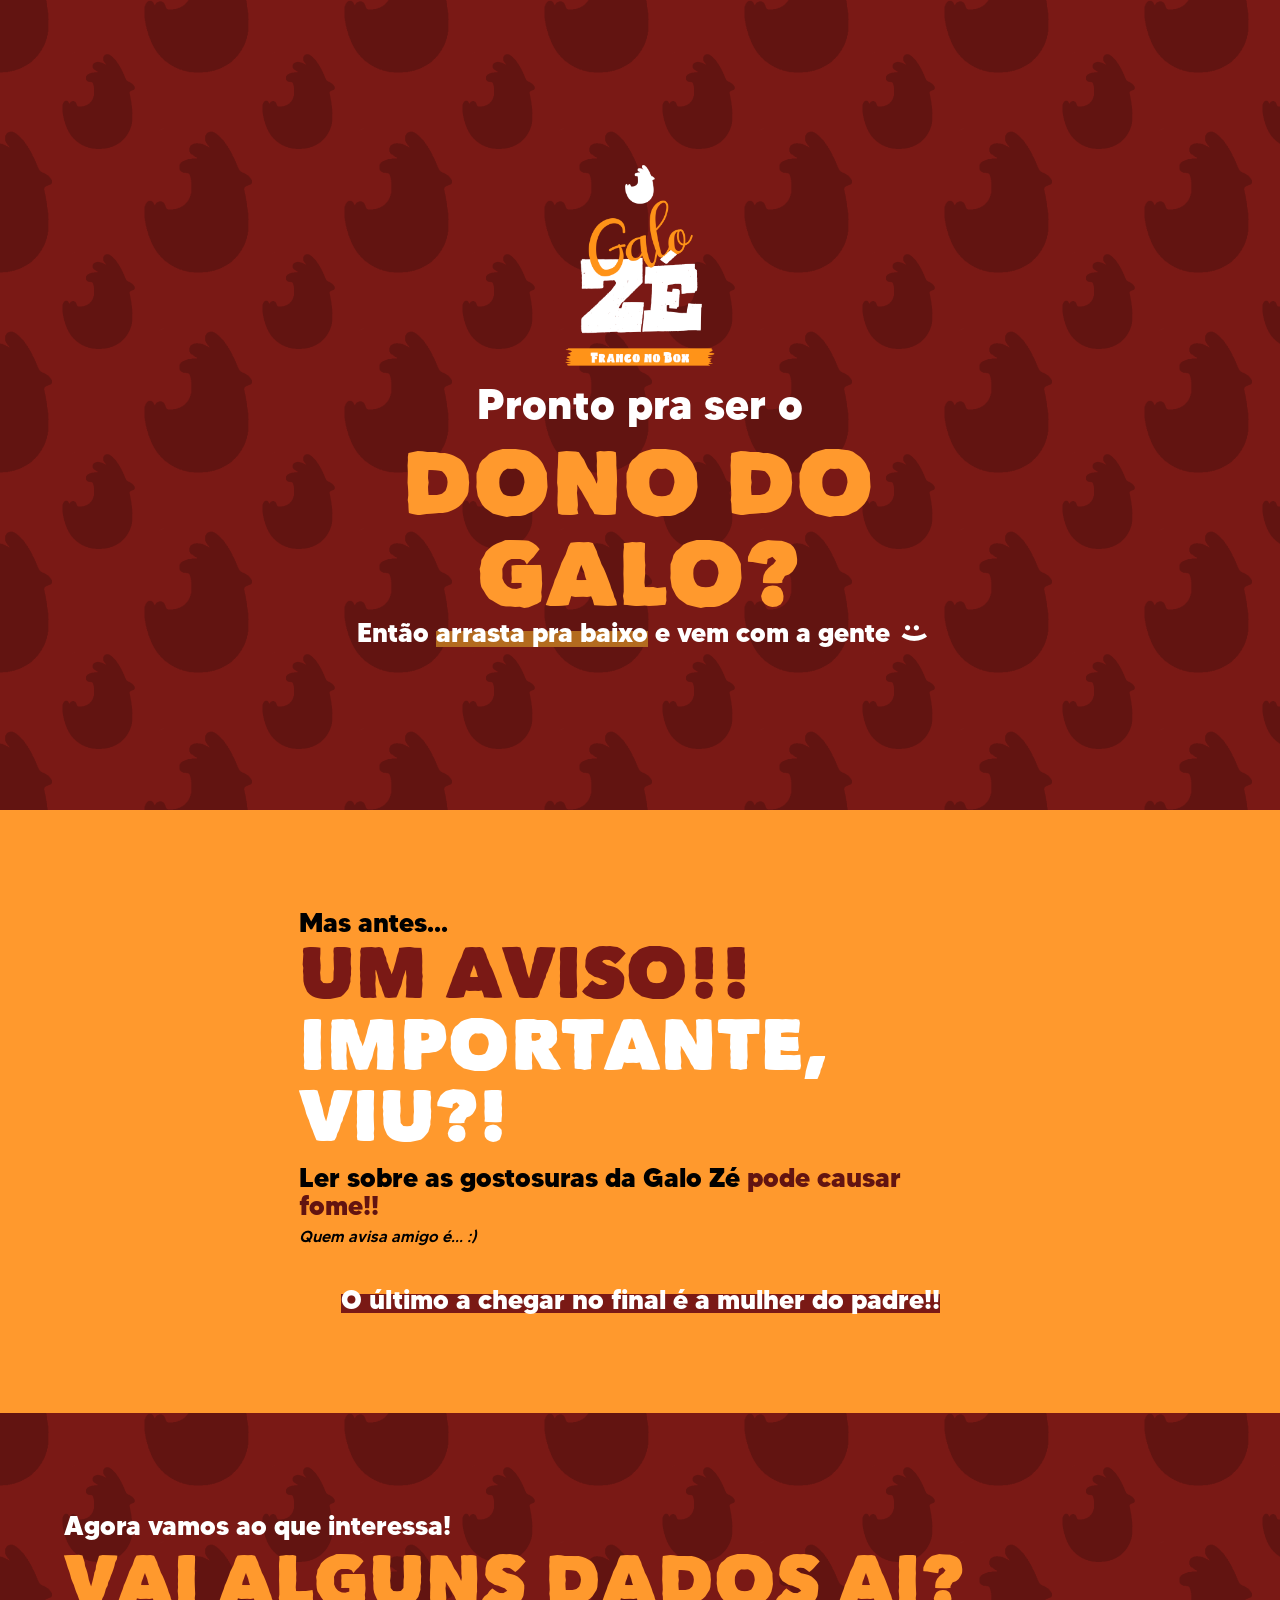
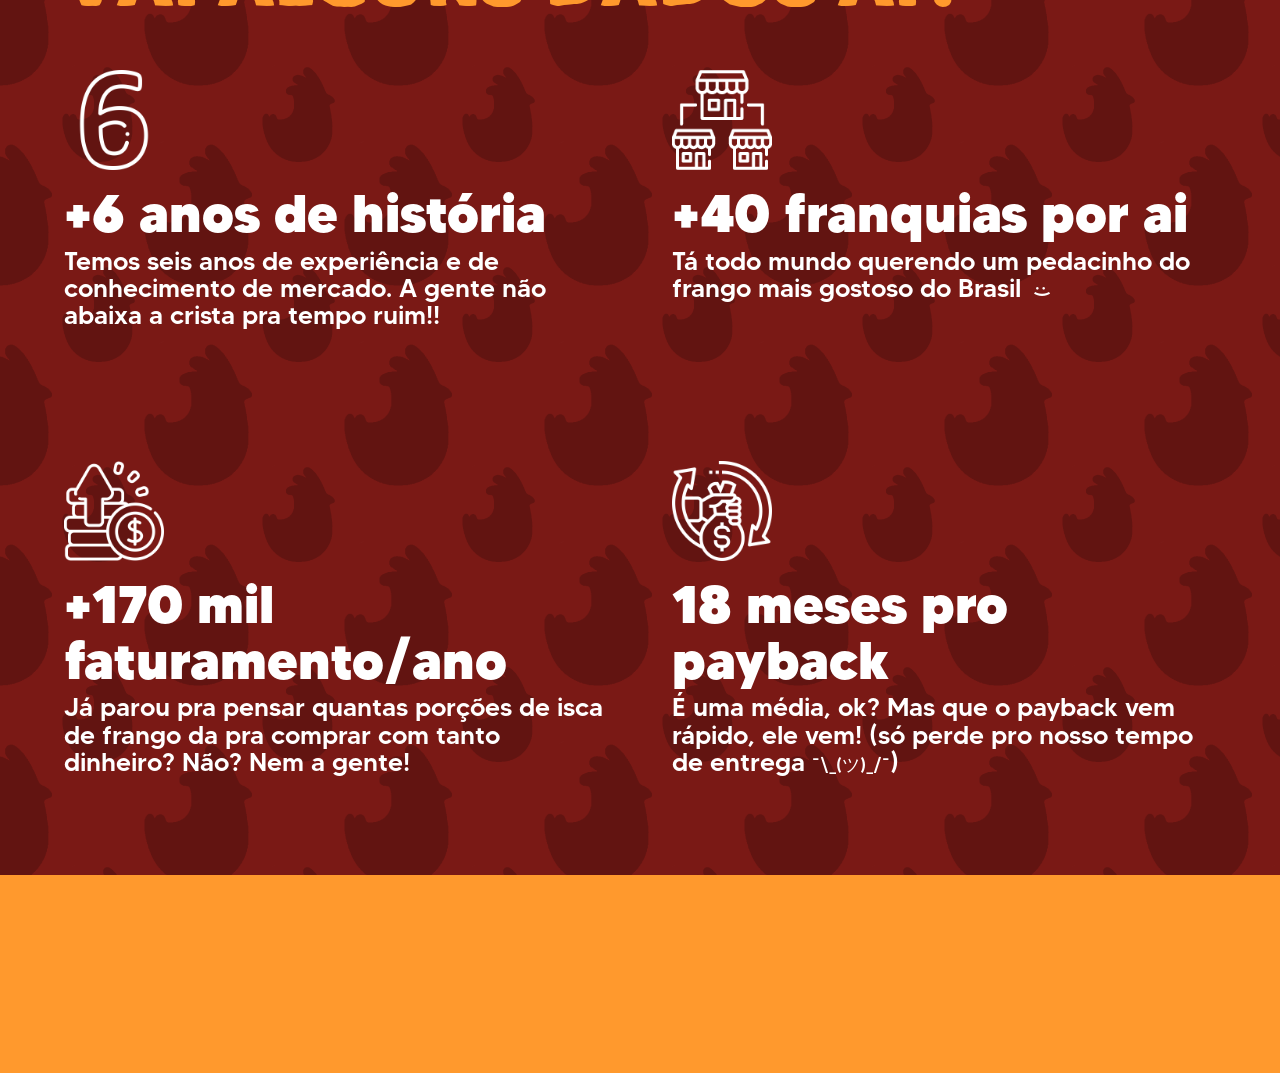
==== index.html @ 33cfd28e "first commit" ====
<!DOCTYPE html>
<html lang="pt-br">
  <head>
    <meta charset="UTF-8" />
    <meta http-equiv="X-UA-Compatible" content="IE=edge" />
    <meta name="viewport" content="width=device-width, initial-scale=1.0" />
    <!-- favicon -->
    <link rel="shortcut icon" href="./favicon.ico" type="image/x-icon" />

    <!-- url -->
    <link rel="canonical" href="http://..." />
    <meta property="og:url" content="http://..." />
    <meta name="twitter:url" content="http://..." />

    <!-- title -->
    <meta property="og:title" content="Title" />

    <!-- description -->
    <meta name="description" content="..." />
    <meta property="og:description" content="..." />
    <meta name="twitter:description" content="..." />

    <!-- image -->
    <meta property="og:image" content="http://..." />
    <meta name="twitter:image" content="http://..." />

    <!-- misc -->
    <meta property="og:locale" content="pt_BR" />
    <meta name="theme-color" content="#a52a2a" />

    <!-- Fonts -->
    <link
      rel="preload"
      href="public/fonts/Matiz.ttf"
      as="font"
      type="font/ttf"
      crossorigin
    />
    <link
      rel="preload"
      href="public/fonts/Thin.otf"
      as="font"
      type="font/otf"
      crossorigin
    />
    <link
      rel="preload"
      href="public/fonts/ThinOutline.otf"
      as="font"
      type="font/otf"
      crossorigin
    />
    <link
      rel="preload"
      href="public/fonts/Black.otf"
      as="font"
      type="font/otf"
      crossorigin
    />
    <link
      rel="preload"
      href="public/fonts/BlackOutline.otf"
      as="font"
      type="font/otf"
      crossorigin
    />
    <link
      rel="preload"
      href="public/fonts/Bold.otf"
      as="font"
      type="font/otf"
      crossorigin
    />
    <link
      rel="preload"
      href="public/fonts/BoldOutline.otf"
      as="font"
      type="font/otf"
      crossorigin
    />
    <link
      rel="preload"
      href="public/fonts/ExtraBold.otf"
      as="font"
      type="font/otf"
      crossorigin
    />
    <link
      rel="preload"
      href="public/fonts/ExtraBoldOutline.otf"
      as="font"
      type="font/otf"
      crossorigin
    />
    <link
      rel="preload"
      href="public/fonts/Light.otf"
      as="font"
      type="font/otf"
      crossorigin
    />
    <link
      rel="preload"
      href="public/fonts/LightOutline.otf"
      as="font"
      type="font/otf"
      crossorigin
    />
    <link
      rel="preload"
      href="public/fonts/Medium.otf"
      as="font"
      type="font/otf"
      crossorigin
    />
    <link
      rel="preload"
      href="public/fonts/MediumOutline.otf"
      as="font"
      type="font/otf"
      crossorigin
    />
    <link
      rel="preload"
      href="public/fonts/RegularOutline.otf"
      as="font"
      type="font/otf"
      crossorigin
    />
    <link
      rel="preload"
      href="public/fonts/Regular.otf"
      as="font"
      type="font/otf"
      crossorigin
    />

    <link rel="stylesheet" href="style.css" />
    <title>Document</title>
  </head>
  <body>
    <section class="section-hero">
      <div class="section-center">
        <img src="./public/images/logo-final-laranja.png" alt="" />
        <p class="above-title">Pronto pra ser o</p>
        <h1>DONO <span>DO GALO?</span></h1>

        <p class="below-title">
          Então <span class="underline-main">arrasta pra baixo</span> e vem com
          a gente
          <span class="smile">:)</span>
        </p>
      </div>
    </section>

    <section class="section-warning">
      <div class="section-center">
        <p class="above-title">Mas antes...</p>
        <h2>UM AVISO!! <br /><span>IMPORTANTE, VIU?!</span></h2>

        <p class="text">
          Ler sobre as gostosuras da Galo Zé
          <span>pode causar fome!!</span>
        </p>
        <p class="text--sublime">Quem avisa amigo é... :)</p>

        <div class="center">
          <p class="underline-accent">
            O último a chegar no final é a mulher do padre!!
          </p>
        </div>
      </div>
    </section>

    <section class="section-numbers">
      <div class="section-center">
        <p class="above-title">Agora vamos ao que interessa!</p>
        <h2>VAI ALGUNS DADOS AI?</h2>

        <div class="cards">
          <!-- start of item -->
          <div class="cards__card">
            <img src="./public/images/6.png" alt="" width="100" height="100" />
            <div class="cards__card__text">
              <p class="title">+6 anos de história</p>
              <p class="text">
                Temos seis anos de experiência e de conhecimento de mercado. A
                gente não abaixa a crista pra tempo ruim!!
              </p>
            </div>
          </div>
          <!-- end of item -->
          <!-- start of item -->
          <div class="cards__card">
            <img
              src="./public/images/franchise.png"
              alt=""
              width="100"
              height="100"
            />
            <div class="cards__card__text">
              <p class="title">+40 <span> franquias por ai</span></p>
              <p class="text">
                Tá todo mundo querendo um pedacinho do frango mais gostoso do
                Brasil <span class="smile">:)</span>
              </p>
            </div>
          </div>
          <!-- end of item -->
          <!-- start of item -->
          <div class="cards__card">
            <img
              src="./public/images/profits.png"
              alt=""
              width="100"
              height="100"
            />
            <div class="cards__card__text">
              <p class="title">+170 <span> mil faturamento/ano</span></p>
              <p class="text">
                Já parou pra pensar quantas porções de isca de frango da pra
                comprar com tanto dinheiro? Não? Nem a gente!
              </p>
            </div>
          </div>
          <!-- end of item -->
          <!-- start of item -->
          <div class="cards__card">
            <img
              src="./public/images/transaction.png"
              alt=""
              width="100"
              height="100"
            />
            <div class="cards__card__text">
              <p class="title">18 <span> meses pro payback</span></p>
              <p class="text">
                É uma média, ok? Mas que o payback vem rápido, ele vem! (só
                perde pro nosso tempo de entrega <span>¯\_(ツ)_/¯</span>)
              </p>
            </div>
          </div>
          <!-- end of item -->
        </div>
      </div>
    </section>

    <!-- SECTION FRANCHISES -->
    <section class="section-franchises">
      <div class="section-center"></div>
    </section>

    <!-- SECTION KNOW-HOW -->
  </body>
</html>
---- style.css ----
/* Box sizing rules */
*,
*::before,
*::after {
  box-sizing: border-box;
  padding: 0;
  margin: 0;
}

@font-face {
  font-family: "MADE TOMMY Outline";
  src: url("public/fonts/Black.otf") format("opentype");
  font-weight: 900;
  font-style: normal;
  font-display: swap;
}
@font-face {
  font-family: "MADE TOMMY Outline";
  src: url("public/fonts/ThinOutline.otf") format("opentype");
  font-weight: 100;
  font-style: normal;
  font-display: swap;
}
@font-face {
  font-family: "MADE TOMMY";
  src: url("public/fonts/Thin.otf") format("opentype");
  font-weight: 100;
  font-style: normal;
  font-display: swap;
}
@font-face {
  font-family: "MADE TOMMY";
  src: url("public/fonts/Light.otf") format("opentype");
  font-weight: 300;
  font-style: normal;
  font-display: swap;
}
@font-face {
  font-family: "MADE TOMMY";
  src: url("public/fonts/Regular.otf") format("opentype");
  font-weight: normal;
  font-style: normal;
  font-display: swap;
}
@font-face {
  font-family: "MADE TOMMY";
  src: url("public/fonts/Medium.otf") format("opentype");
  font-weight: 500;
  font-style: normal;
  font-display: swap;
}
@font-face {
  font-family: "MADE TOMMY";
  src: url("public/fonts/Bold.otf") format("opentype");
  font-weight: bold;
  font-style: normal;
  font-display: swap;
}
@font-face {
  font-family: "MADE TOMMY";
  src: url("public/fonts/ExtraBold.otf") format("opentype");
  font-weight: bold;
  font-style: normal;
  font-display: swap;
}
@font-face {
  font-family: "MADE TOMMY";
  src: url("public/fonts/Black.otf") format("opentype");
  font-weight: 900;
  font-style: normal;
  font-display: swap;
}
@font-face {
  font-family: "MADE TOMMY Outline";
  src: url("public/fonts/LightOutline.otf") format("opentype");
  font-weight: 300;
  font-style: normal;
  font-display: swap;
}
@font-face {
  font-family: "MADE TOMMY Outline";
  src: url("public/fonts/RegularOutline.otf") format("opentype");
  font-weight: normal;
  font-style: normal;
  font-display: swap;
}
@font-face {
  font-family: "MADE TOMMY Outline";
  src: url("public/fonts/MediumOutline.otf") format("opentype");
  font-weight: 500;
  font-style: normal;
  font-display: swap;
}
@font-face {
  font-family: "MADE TOMMY Outline";
  src: url("public/fonts/BoldOutline.otf") format("opentype");
  font-weight: bold;
  font-style: normal;
  font-display: swap;
}
@font-face {
  font-family: "MADE TOMMY Outline";
  src: url("public/fonts/ExtraBoldOutline.otf") format("opentype");
  font-weight: bold;
  font-style: normal;
  font-display: swap;
}
@font-face {
  font-family: "Matiz";
  src: url("public/fonts/Matiz.ttf") format("truetype");
  font-weight: 900;
  font-style: normal;
  font-display: swap;
}
:root {
  --ff-body: "MADE TOMMY";
  --ff-title: "Matiz";
  --clr-accent: #7a1915;
  --clr-main: #ff992d;
  --clr-black: #252525;
  --clr-white: #fff;
  /* Constants for Base font size (fluid) */
  --fs-base: 16px;
  --fs-factor-min: 1.2;
  --fs-factor-max: 1.666;
  --sp-factor: 1rem;
  --lh-min: 1;
  --lh-max: 1.5;
  /* Derived font sizes (min)*/
  --fs-400-min: var(--fs-base);
  --fs-500-min: calc(var(--fs-400-min) * var(--fs-factor-min));
  --fs-600-min: calc(var(--fs-500-min) * var(--fs-factor-min));
  --fs-700-min: calc(var(--fs-600-min) * var(--fs-factor-min));
  --fs-800-min: calc(var(--fs-700-min) * var(--fs-factor-min));
  --fs-900-min: calc(var(--fs-800-min) * var(--fs-factor-min));
  --fs-300-min: calc(var(--fs-400-min) / var(--fs-factor-min));
  --fs-200-min: calc(var(--fs-300-min) / var(--fs-factor-min));
  /* Derived font sizes (max)*/
  --fs-400-max: var(--fs-base);
  --fs-500-max: calc(var(--fs-400-max) * var(--fs-factor-max));
  --fs-600-max: calc(var(--fs-500-max) * var(--fs-factor-max));
  --fs-700-max: calc(var(--fs-600-max) * var(--fs-factor-max));
  --fs-800-max: calc(var(--fs-700-max) * var(--fs-factor-max));
  --fs-900-max: calc(var(--fs-800-max) * var(--fs-factor-max));
  --fs-300-max: calc(var(--fs-400-max) / var(--fs-factor-max));
  --fs-200-max: calc(var(--fs-300-max) / var(--fs-factor-max));
  /* Derived font sizes (fluid) */
  --fs-200: clamp(
    var(--fs-200-min),
    var(--fs-200-min) + 4vw,
    var(--fs-200-max)
  );
  --fs-300: clamp(
    var(--fs-300-min),
    var(--fs-300-min) + 2vw,
    var(--fs-300-max)
  );
  --fs-400: clamp(
    var(--fs-400-min),
    var(--fs-400-min) + 0vw,
    var(--fs-400-max)
  );
  --fs-500: clamp(
    var(--fs-500-min),
    var(--fs-500-min) + 1vw,
    var(--fs-500-max)
  );
  --fs-600: clamp(
    var(--fs-600-min),
    var(--fs-600-min) + 1.5vw,
    var(--fs-600-max)
  );
  --fs-700: clamp(
    var(--fs-700-min),
    var(--fs-700-min) + 2vw,
    var(--fs-700-max)
  );
  --fs-800: clamp(
    var(--fs-800-min),
    var(--fs-800-min) + 3vw,
    var(--fs-800-max)
  );
  --fs-900: clamp(
    var(--fs-900-min),
    var(--fs-900-min) + 4vw,
    var(--fs-900-max)
  );
  /* Derived spacings */
  --sp-200: calc(var(--sp-factor) * 0.5);
  --sp-300: calc(var(--sp-factor) * 0.75);
  --sp-400: calc(var(--sp-factor) * 1);
  --sp-500: calc(var(--sp-factor) * 2);
  --sp-600: calc(var(--sp-factor) * 3);
  --sp-700: calc(var(--sp-factor) * 4);
  --sp-800: calc(var(--sp-factor) * 5);
  --sp-900: calc(var(--sp-factor) * 6);
}

/* Setting font sizes */
p,
form,
nav,
footer,
header {
  font-size: var(--fs-400);
  line-height: var(--lh-max);
}

* > * + p {
  margin-top: var(--sp-400);
}

h5 {
  font-size: var(--fs-500);
  line-height: var(--lh-max);
}

h4 {
  font-size: var(--fs-600);
  line-height: var(--lh-max);
}

h3 {
  font-size: var(--fs-700);
  line-height: var(--lh-min);
}

h2 {
  font-size: var(--fs-800);
  line-height: var(--lh-min);
}

h1 {
  font-size: var(--fs-900);
  line-height: var(--lh-min);
}

/* Remove default margin */
body,
h1,
h2,
h3,
h4,
p,
figure,
blockquote,
dl,
dd {
  margin: 0;
}

body {
  font-family: var(--ff-body);
  font-weight: bold;
}

h1,
h2,
h3,
h4,
h5,
h6 {
  font-family: var(--ff-title);
  line-height: 1;
}

p {
  line-height: 1.05;
}

section {
  position: relative;
  display: grid;
  place-content: center;
  padding: 11vh 0;
}

/* Remove list styles on ul, ol elements with a list role, which suggests default styling will be removed */
ul[role=list],
ol[role=list] {
  list-style: none;
}

/* Set core root defaults */
html:focus-within {
  scroll-behavior: smooth;
}

/* Set core body defaults */
body {
  min-height: 100vh;
  text-rendering: optimizeSpeed;
  line-height: 1.5;
}

/* A elements that don't have a class get default styles */
a:not([class]) {
  text-decoration-skip-ink: auto;
}

/* Make images easier to work with */
img,
picture {
  display: block;
  max-width: 100%;
}

/* Inherit fonts for inputs and buttons */
input,
button,
textarea,
select {
  font: inherit;
}

/* Remove all animations, transitions and smooth scroll for people that prefer not to see them */
@media (prefers-reduced-motion: reduce) {
  html:focus-within {
    scroll-behavior: auto;
  }

  *,
*::before,
*::after {
    transition-duration: 0.01ms !important;
    animation-duration: 0.01ms !important;
    animation-iteration-count: 1 !important;
    scroll-behavior: auto !important;
  }
}
.smile {
  display: inline-block;
  transform: rotateZ(90deg);
  margin-left: 0.5rem;
}

.section-center {
  width: 90%;
  max-width: 1400px;
  margin: 0 auto;
}

.center {
  display: flex;
  justify-content: center;
}

.underline-main {
  background-image: linear-gradient(120deg, #b36b1f 0%, #b36b1f 100%);
  background-repeat: no-repeat;
  background-size: 100% 0.6em;
  background-position: 0 88%;
  transition: background-size 0.125s ease-in;
}

.underline-accent {
  background-image: linear-gradient(120deg, var(--clr-accent) 0%, var(--clr-accent) 100%);
  background-repeat: no-repeat;
  background-size: 100% 68%;
  background-position: 0 88%;
  transition: background-size 0.125s ease-in;
}

.underline-main:hover,
.underline-accent:hover {
  background-size: 140% 98%;
}

.cards {
  display: grid;
  grid-template-columns: repeat(auto-fit, minmax(12rem, 1fr));
  gap: 4rem;
  justify-items: center;
}

.cards--numbers {
  grid-template-columns: repeat(auto-fit, minmax(14rem, 1fr));
  gap: 1rem;
}

.cards__card {
  display: grid;
  grid-template-rows: 7rem 1fr;
  gap: 1rem;
  align-content: flex-start;
  justify-items: center;
}
.cards__card .title {
  font-size: var(--fs-700);
  font-weight: 800;
  margin-bottom: 0.325rem;
}
.cards__card img {
  align-self: flex-end;
  justify-self: flex-start;
  max-width: 300px;
}
.cards__card .cards__card__text {
  font-weight: 500;
}
.cards__card .text {
  font-size: clamp(1.3125rem, 1.1797rem + 0.625vw, 1.625rem);
}
.cards__card .text span {
  font-size: 18px;
}

@media screen and (min-width: 48rem) {
  .cards {
    grid-template-columns: 1fr 1fr;
    grid-template-rows: 1fr 1fr;
  }
}
.section-hero {
  min-height: 90vh;
  color: var(--clr-white);
  background: var(--clr-accent);
  background-image: url(./public/images/pattern-2.png);
  background-size: 200px;
  text-align: center;
}
.section-hero img {
  max-width: 150px;
  margin: 0 auto;
  margin-bottom: 1rem;
}
.section-hero .above-title {
  font-size: var(--fs-600);
  margin-bottom: 0.65rem;
}
.section-hero .below-title {
  font-size: var(--fs-500);
}
.section-hero h1 {
  color: var(--clr-main);
  margin-left: -0.35vw;
}

.section-warning {
  min-height: 40vh;
  background: var(--clr-main);
}
.section-warning .above-title {
  font-size: var(--fs-500);
}
.section-warning h2 {
  color: var(--clr-accent);
}
.section-warning h2 span {
  color: var(--clr-white);
}
.section-warning .text {
  margin-top: 0.75rem;
  font-size: var(--fs-500);
}
.section-warning .text span {
  color: #621411;
}
.section-warning .text--sublime {
  margin-top: 0.5rem;
  font-size: var(--fs-400);
  font-weight: 500;
  font-style: italic;
}
.section-warning .center {
  margin-top: 2.6rem;
}
.section-warning .underline-accent {
  display: inline-block;
  margin: 0 auto;
  font-size: var(--fs-500);
  color: var(--clr-white);
}

.section-numbers {
  min-height: 90vh;
  color: var(--clr-white);
  background: var(--clr-accent);
  background-image: url(./public/images/pattern-2.png);
  background-size: 200px;
}
.section-numbers .above-title {
  font-size: var(--fs-500);
  margin-bottom: 0.325rem;
}
.section-numbers h2 {
  color: var(--clr-main);
  margin-bottom: 2.6rem;
}

.section-franchises {
  background-color: var(--clr-main);
}

/*# sourceMappingURL=style.css.map */
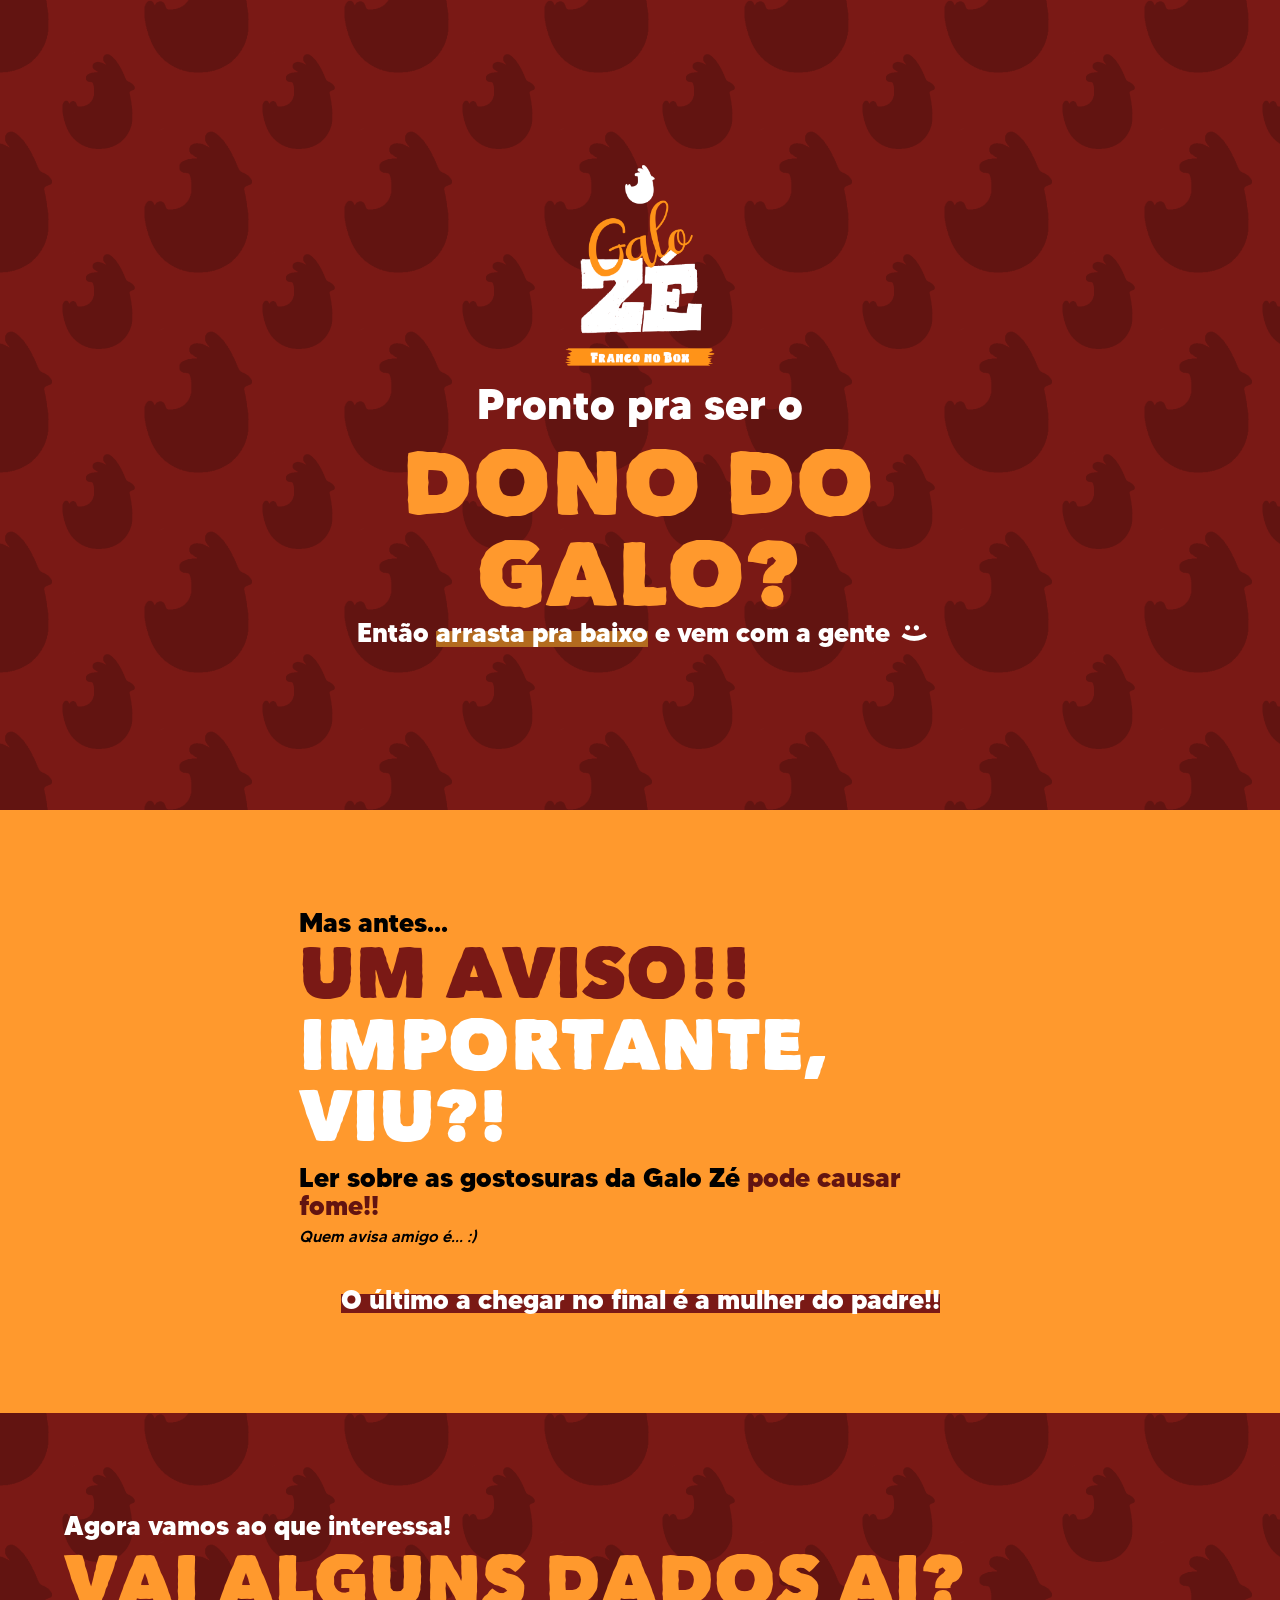
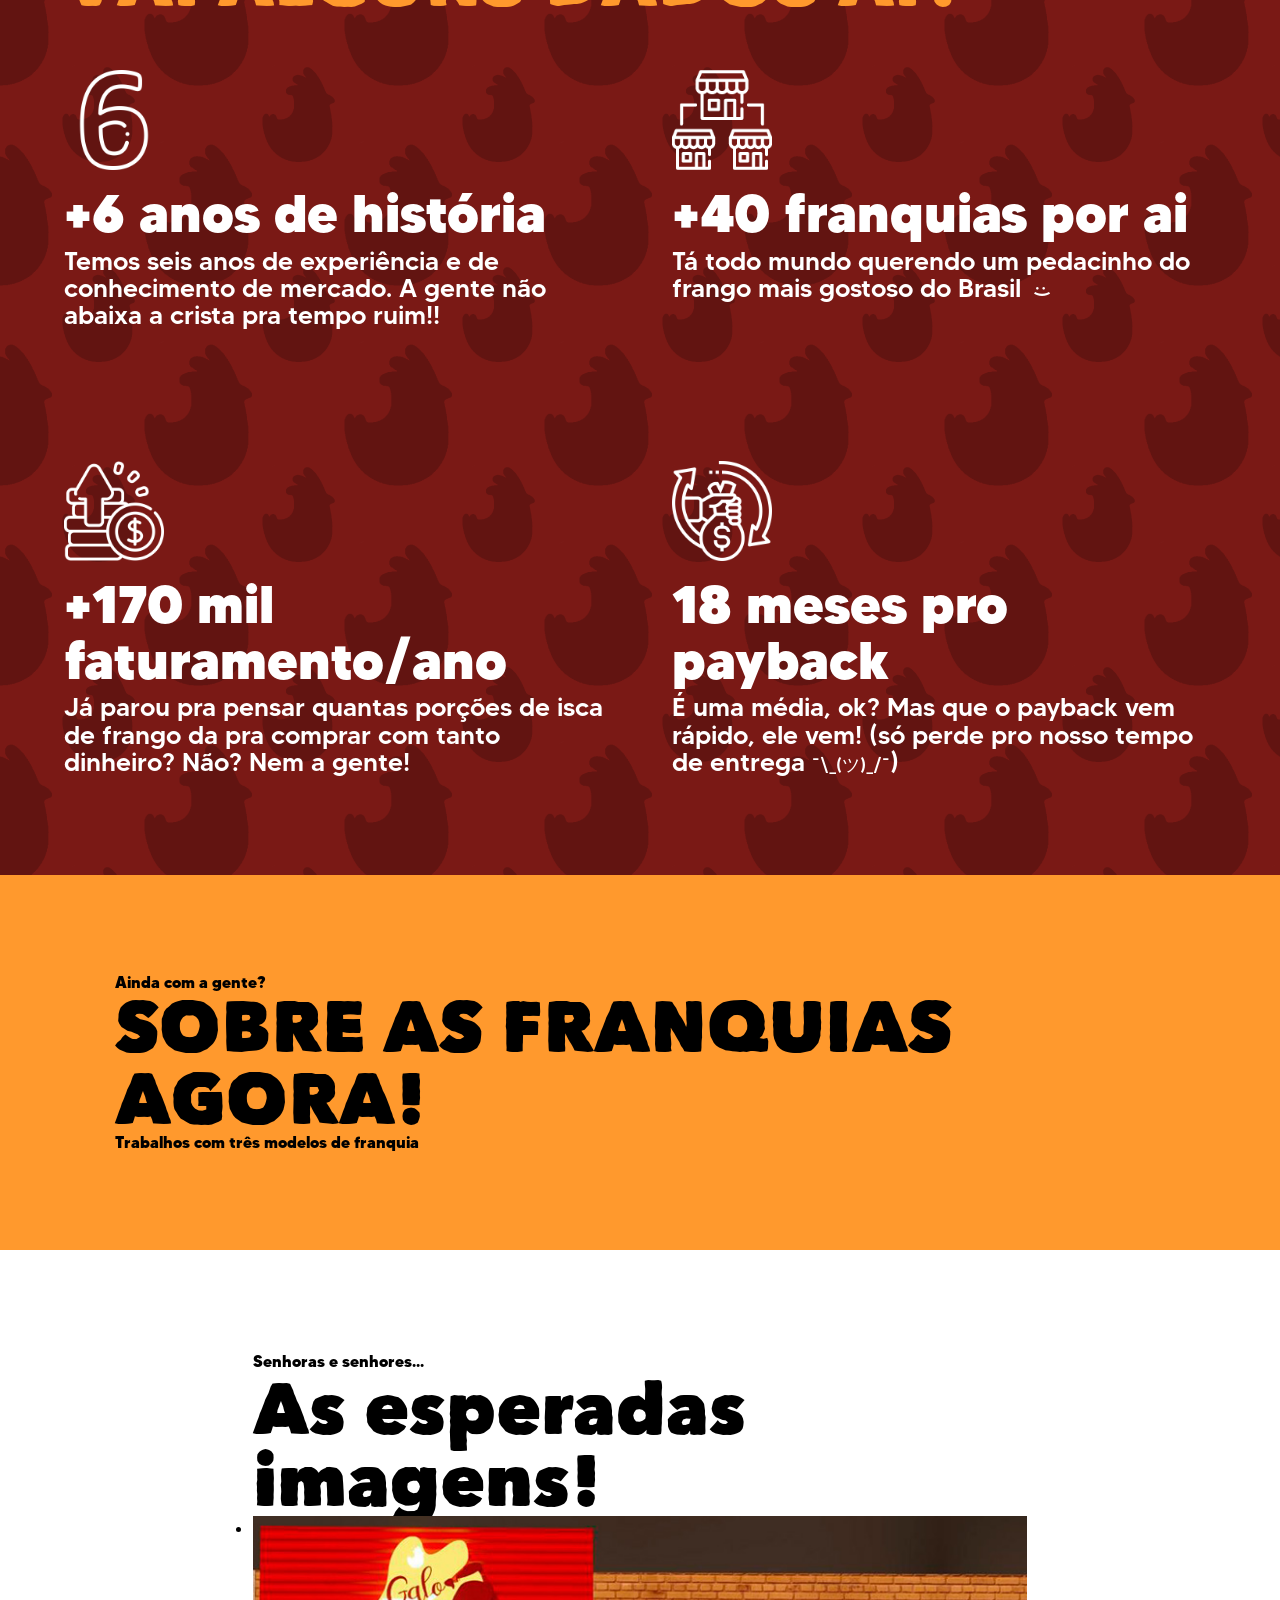
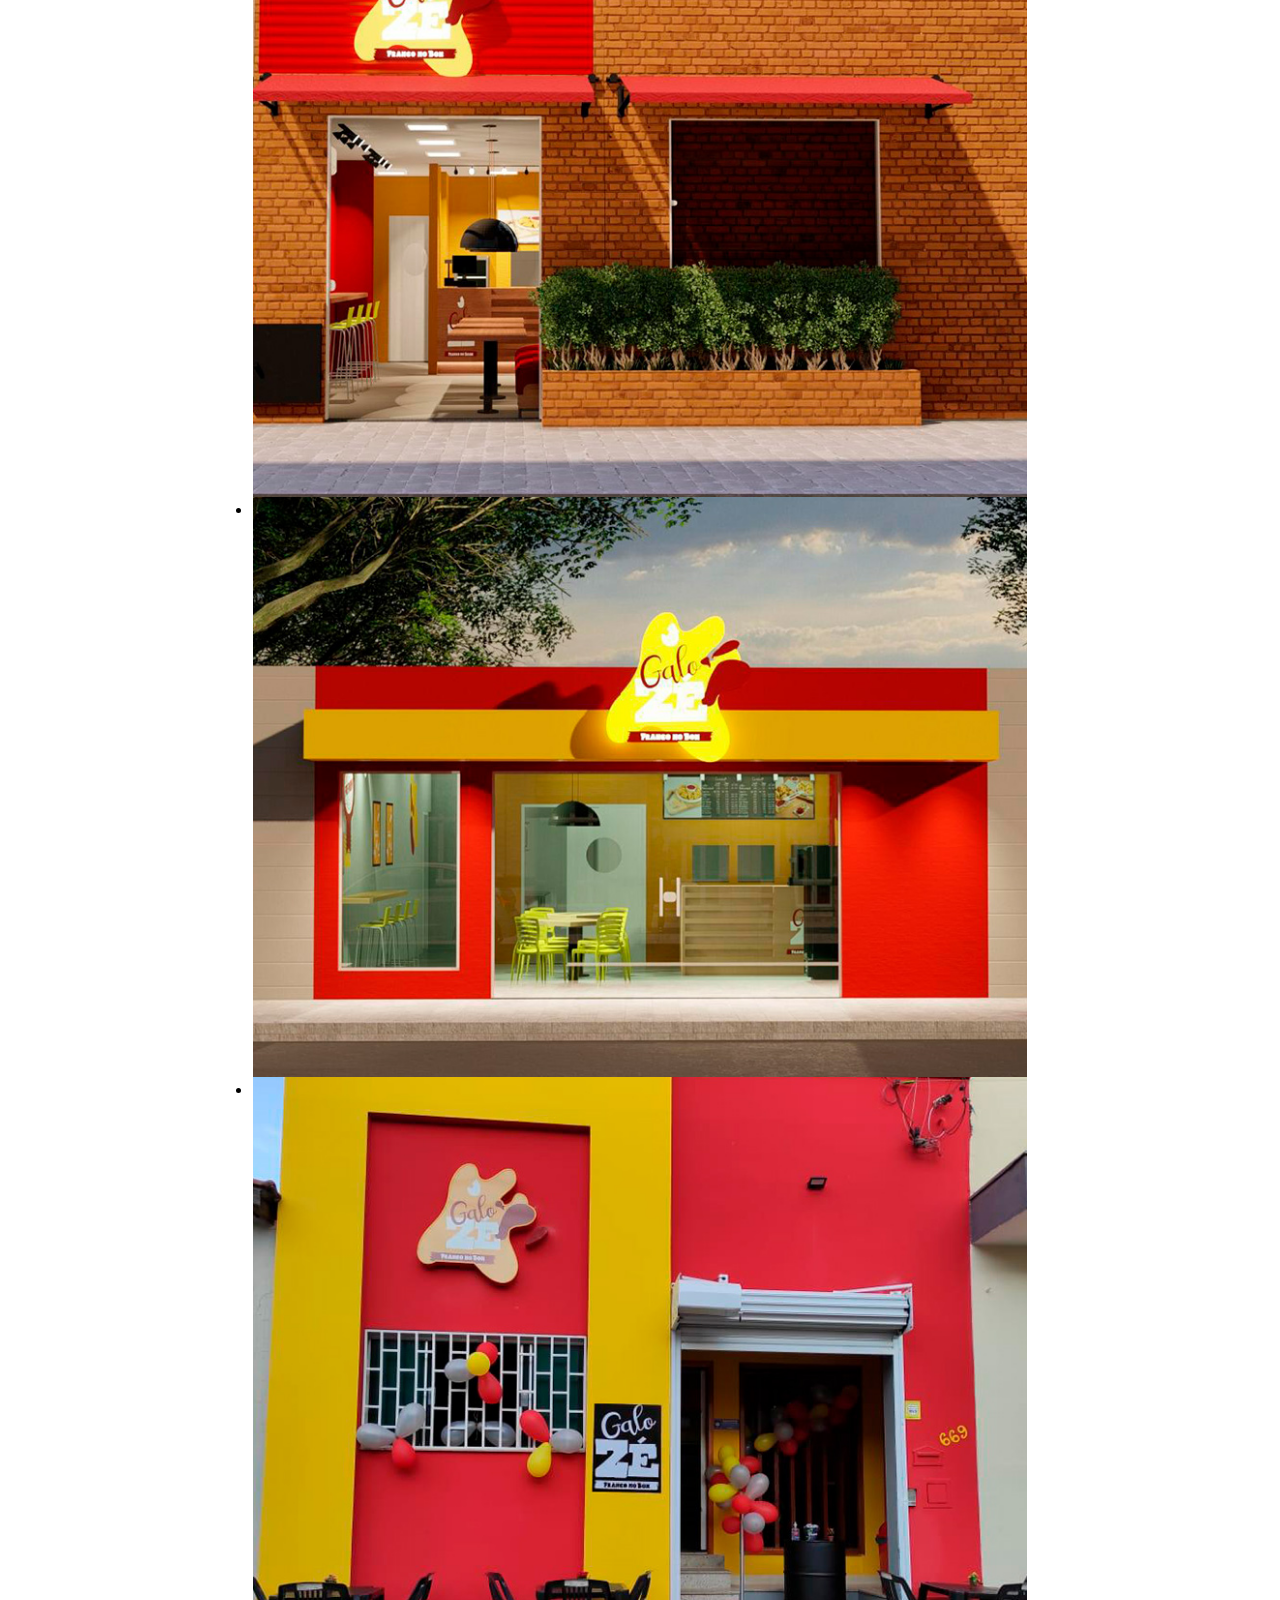
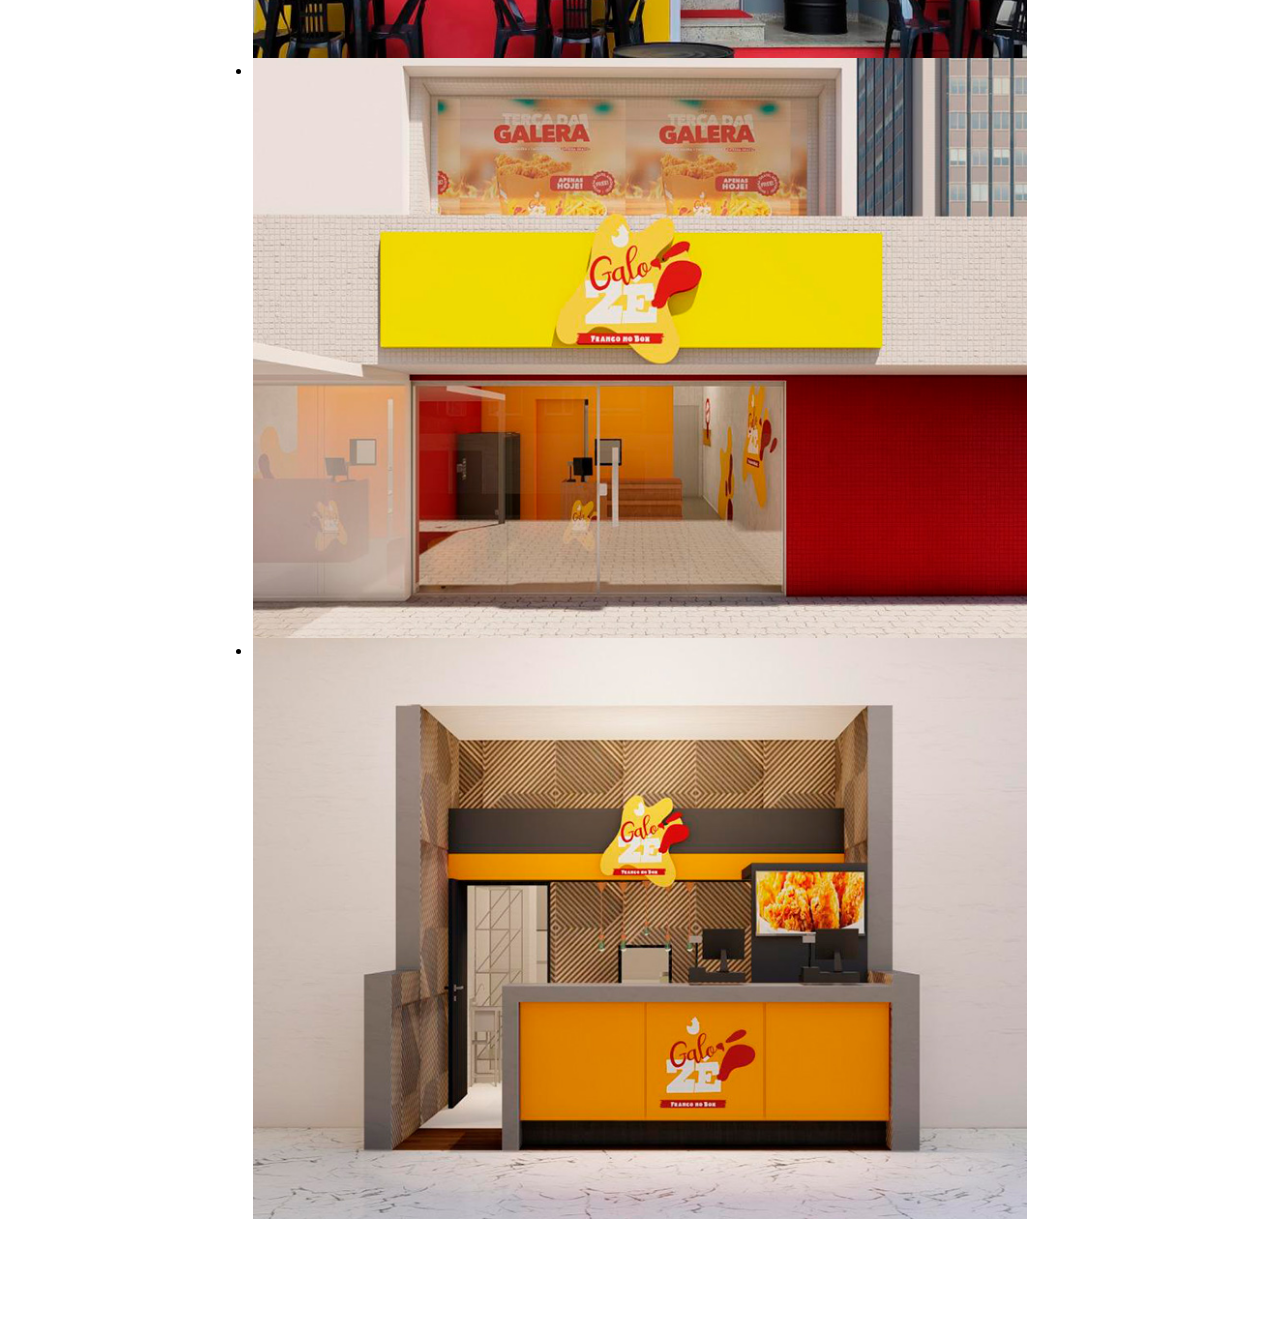
==== commit 0263e406: "added slider" ====
--- a/index.html
+++ b/index.html
@@ -28,6 +28,21 @@
     <meta property="og:locale" content="pt_BR" />
     <meta name="theme-color" content="#a52a2a" />
 
+    <link
+      rel="preload"
+      href="./style.css"
+      as="style"
+      onload="this.onload=null;this.rel='stylesheet'"
+    />
+
+    <!-- Splide lib -->
+    <link
+      rel="preload"
+      href="./libs/splide-3.6.4/splide.min.css"
+      as="style"
+      onload="this.onload=null;this.rel='stylesheet'"
+    />
+
     <!-- Fonts -->
     <link
       rel="preload"
@@ -135,7 +150,6 @@
       crossorigin
     />
 
-    <link rel="stylesheet" href="style.css" />
     <title>Document</title>
   </head>
   <body>
@@ -247,9 +261,48 @@
 
     <!-- SECTION FRANCHISES -->
     <section class="section-franchises">
-      <div class="section-center"></div>
+      <div class="section-center">
+        <p class="above-title">Ainda com a gente?</p>
+        <h2>SOBRE AS FRANQUIAS AGORA!</h2>
+
+        <p>Trabalhos com três modelos de franquia</p>
+        <div class="slide"></div>
+      </div>
+    </section>
+
+    <!-- SECTION GALLERY -->
+    <section class="section-gallery">
+      <div class="section-center">
+        <div class="above-title">Senhoras e senhores...</div>
+        <h2>As esperadas imagens!</h2>
+
+        <div class="splide">
+          <div class="splide__track">
+            <ul class="splide__list">
+              <li class="splide__slide">
+                <img src="./public/images/ft01.jpg" alt="" />
+              </li>
+              <li class="splide__slide">
+                <img src="./public/images/ft02.jpg" alt="" />
+              </li>
+              <li class="splide__slide">
+                <img src="./public/images/ft03.jpg" alt="" />
+              </li>
+              <li class="splide__slide">
+                <img src="./public/images/ft04.jpg" alt="" />
+              </li>
+              <li class="splide__slide">
+                <img src="./public/images/ft05.jpg" alt="" />
+              </li>
+            </ul>
+          </div>
+        </div>
+      </div>
     </section>
 
     <!-- SECTION KNOW-HOW -->
+
+    <script src="./main.js" async></script>
+    <script src="./libs/splide-3.6.4/splide.min.js" defer></script>
   </body>
 </html>
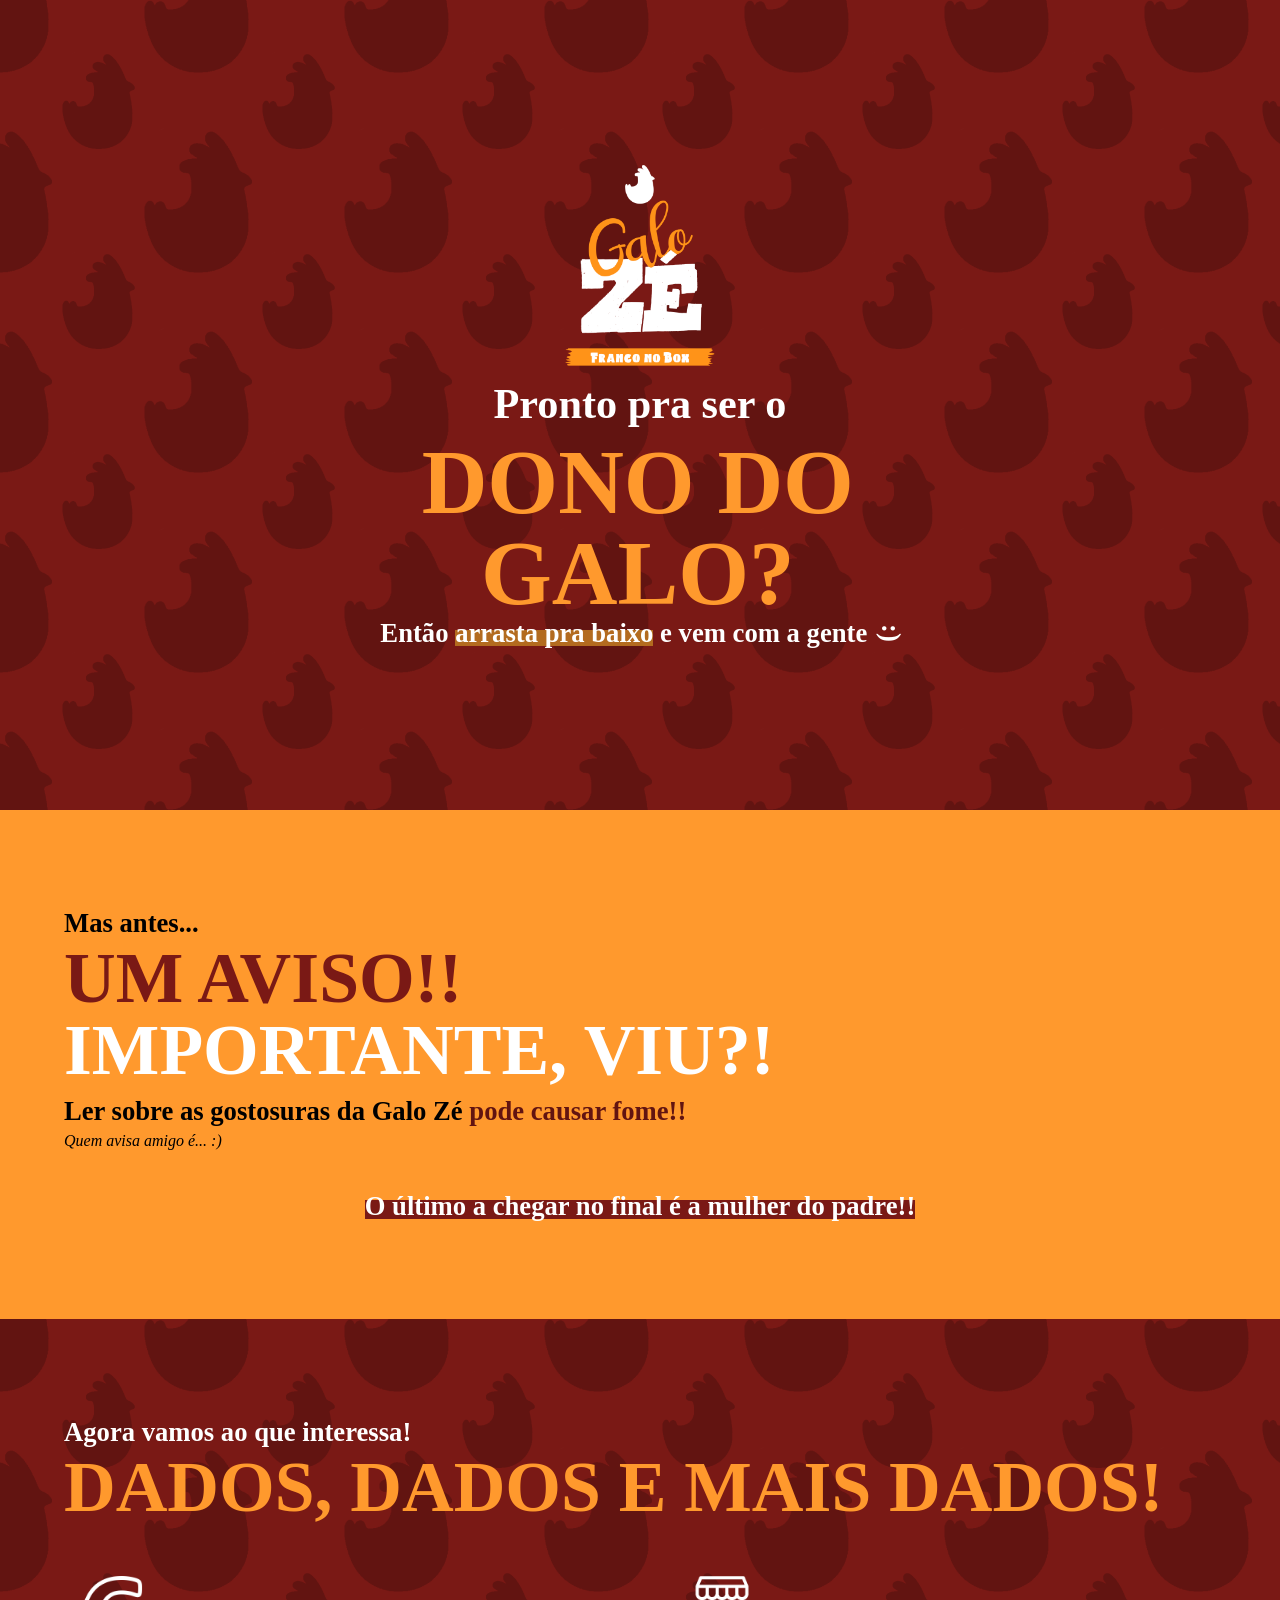
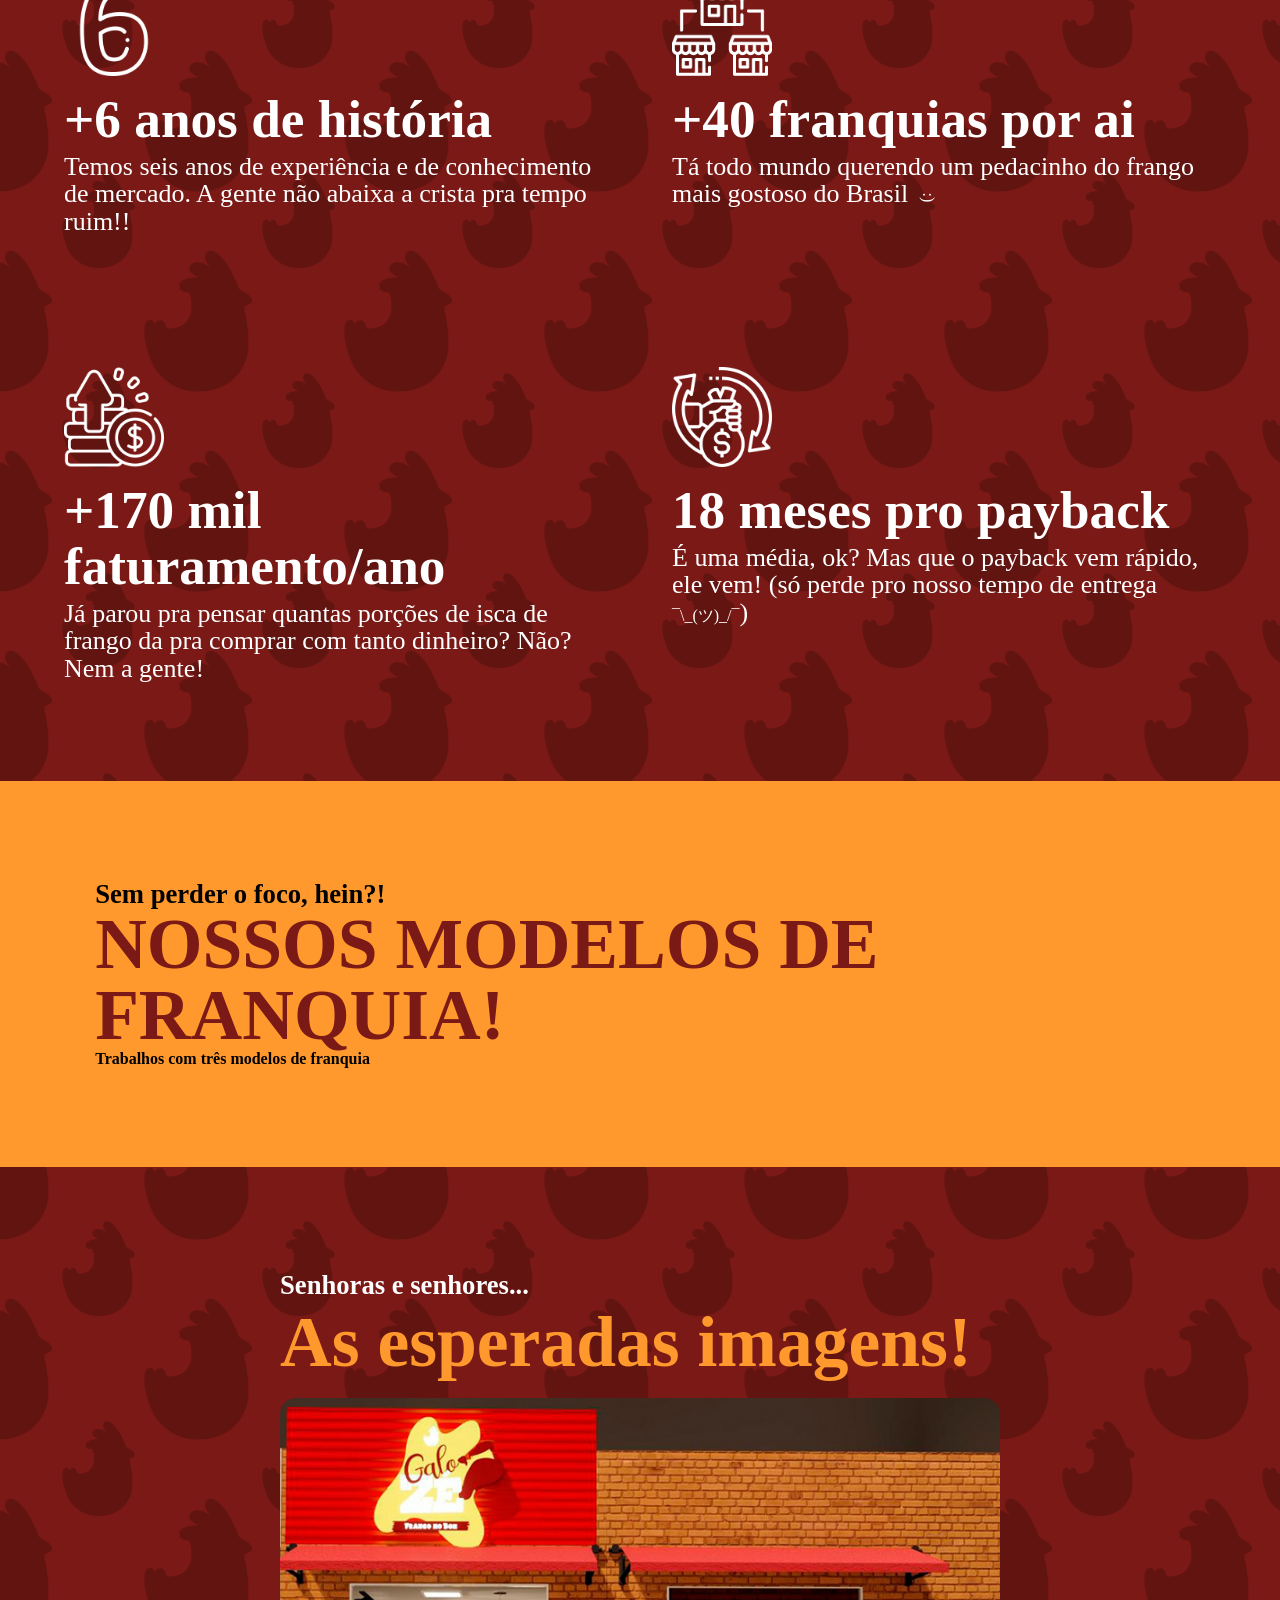
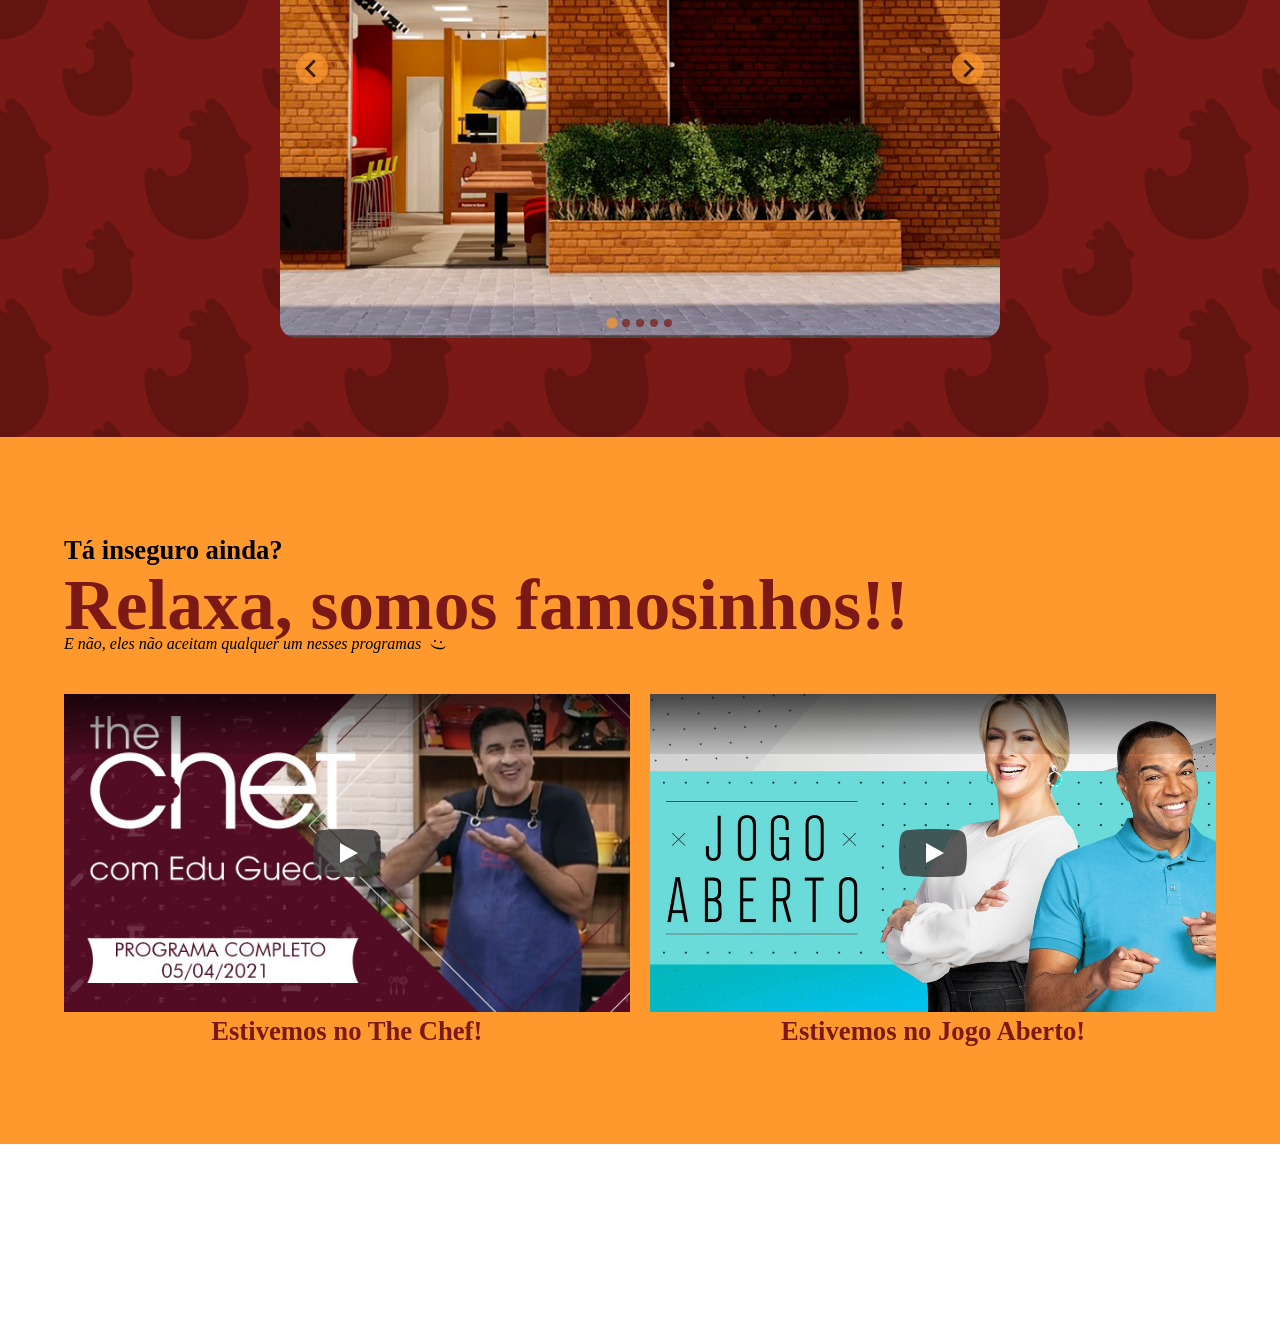
==== commit 786f7cd5: "s-videos; minor copies changes" ====
--- a/index.html
+++ b/index.html
@@ -42,6 +42,12 @@
       as="style"
       onload="this.onload=null;this.rel='stylesheet'"
     />
+    <link
+      rel="preload"
+      href="./libs/lite-youtube/lite-yt-embed.css"
+      as="style"
+      onload="this.onload=null;this.rel='stylesheet'"
+    />
 
     <!-- Fonts -->
     <link
@@ -189,7 +195,7 @@
     <section class="section-numbers">
       <div class="section-center">
         <p class="above-title">Agora vamos ao que interessa!</p>
-        <h2>VAI ALGUNS DADOS AI?</h2>
+        <h2>DADOS, DADOS E MAIS DADOS!</h2>
 
         <div class="cards">
           <!-- start of item -->
@@ -262,8 +268,8 @@
     <!-- SECTION FRANCHISES -->
     <section class="section-franchises">
       <div class="section-center">
-        <p class="above-title">Ainda com a gente?</p>
-        <h2>SOBRE AS FRANQUIAS AGORA!</h2>
+        <p class="above-title">Sem perder o foco, hein?!</p>
+        <h2>NOSSOS MODELOS DE FRANQUIA!</h2>
 
         <p>Trabalhos com três modelos de franquia</p>
         <div class="slide"></div>
@@ -302,7 +308,45 @@
 
     <!-- SECTION KNOW-HOW -->
 
+    <!-- SECTION VIDEOS -->
+    <section class="section-videos">
+      <div class="section-center">
+        <p class="above-title">Tá inseguro ainda?</p>
+        <h2>Relaxa, somos famosinhos!!</h2>
+        <p class="below-title">
+          E não, eles não aceitam qualquer um nesses programas
+          <span class="smile">:)</span>
+        </p>
+
+        <div class="flex">
+          <!-- start of video item -->
+          <div class="container">
+            <lite-youtube
+              videoid="9bRlEVbkhFQ"
+              playlabel="Play: Keynote (Google I/O '18)"
+              class="video"
+              style="background-image: url(./public/images/video-2.jpg)"
+            ></lite-youtube>
+            <p class="title">Estivemos no The Chef!</p>
+          </div>
+          <!-- end of video item -->
+          <!-- start of video item -->
+          <div class="container">
+            <lite-youtube
+              videoid="vu99a0rupe4"
+              playlabel="Play: Keynote (Google I/O '18)"
+              class="video"
+              style="background-image: url(./public/images/video-1.jpg)"
+            ></lite-youtube>
+            <p class="title">Estivemos no Jogo Aberto!</p>
+          </div>
+          <!-- end of video item -->
+        </div>
+      </div>
+    </section>
+
     <script src="./main.js" async></script>
     <script src="./libs/splide-3.6.4/splide.min.js" defer></script>
+    <script src="./libs/lite-youtube/lite-ytb-embed.js" defer></script>
   </body>
 </html>
--- a/style.css
+++ b/style.css
@@ -270,9 +270,25 @@
 
 section {
   position: relative;
-  display: grid;
-  place-content: center;
   padding: 11vh 0;
+}
+
+section:nth-child(odd) {
+  background: var(--clr-accent);
+  background-image: url(./public/images/pattern-2.png);
+  background-size: 200px;
+  color: var(--clr-white);
+}
+section:nth-child(odd) h1,
+section:nth-child(odd) h2 {
+  color: var(--clr-main);
+}
+
+section:nth-child(even) {
+  background: var(--clr-main);
+}
+section:nth-child(even) h2 {
+  color: var(--clr-accent);
 }
 
 /* Remove list styles on ul, ol elements with a list role, which suggests default styling will be removed */
@@ -328,6 +344,11 @@
     scroll-behavior: auto !important;
   }
 }
+.above-title {
+  font-size: var(--fs-500);
+  margin-bottom: 0.325rem;
+}
+
 .smile {
   display: inline-block;
   transform: rotateZ(90deg);
@@ -402,7 +423,28 @@
   font-size: clamp(1.3125rem, 1.1797rem + 0.625vw, 1.625rem);
 }
 .cards__card .text span {
-  font-size: 18px;
+  font-size: 1rem;
+}
+
+.splide__slide.splide__slide img {
+  border-radius: 1rem;
+  cursor: grab;
+}
+
+.splide__slide img:active {
+  cursor: grabbing;
+}
+
+.splide__arrow.splide__arrow {
+  background-color: var(--clr-main);
+}
+
+.splide__pagination__page.splide__pagination__page {
+  background-color: var(--clr-accent);
+}
+
+.splide__pagination__page.is-active.splide__pagination__page.is-active {
+  background-color: var(--clr-main);
 }
 
 @media screen and (min-width: 48rem) {
@@ -413,10 +455,8 @@
 }
 .section-hero {
   min-height: 90vh;
-  color: var(--clr-white);
-  background: var(--clr-accent);
-  background-image: url(./public/images/pattern-2.png);
-  background-size: 200px;
+  display: grid;
+  place-content: center;
   text-align: center;
 }
 .section-hero img {
@@ -432,19 +472,11 @@
   font-size: var(--fs-500);
 }
 .section-hero h1 {
-  color: var(--clr-main);
   margin-left: -0.35vw;
 }
 
 .section-warning {
   min-height: 40vh;
-  background: var(--clr-main);
-}
-.section-warning .above-title {
-  font-size: var(--fs-500);
-}
-.section-warning h2 {
-  color: var(--clr-accent);
 }
 .section-warning h2 span {
   color: var(--clr-white);
@@ -474,22 +506,61 @@
 
 .section-numbers {
   min-height: 90vh;
-  color: var(--clr-white);
-  background: var(--clr-accent);
-  background-image: url(./public/images/pattern-2.png);
-  background-size: 200px;
-}
-.section-numbers .above-title {
+}
+.section-numbers h2 {
+  margin-bottom: 2.6rem;
+}
+
+.section-franchises {
+  display: grid;
+  place-content: center;
+}
+.section-franchises .above-title {
+  margin: 0;
+}
+
+.section-gallery {
+  display: grid;
+  place-content: center;
+}
+.section-gallery .above-title {
+  margin: 0;
+}
+.section-gallery h2 {
+  margin-bottom: 1.3rem;
+}
+
+.section-videos .below-title {
+  margin-top: -0.325rem;
+  font-weight: 500;
+  font-style: italic;
+}
+.section-videos .flex {
+  display: flex;
+  flex-direction: column;
+  gap: 1.3rem;
+}
+.section-videos .container {
+  width: 100%;
+  margin-top: 2.6rem;
+}
+.section-videos .video {
+  width: 100%;
+}
+.section-videos .title {
+  margin-top: 0.325rem;
   font-size: var(--fs-500);
-  margin-bottom: 0.325rem;
-}
-.section-numbers h2 {
-  color: var(--clr-main);
-  margin-bottom: 2.6rem;
-}
-
-.section-franchises {
-  background-color: var(--clr-main);
+  text-align: center;
+  color: var(--clr-accent);
+}
+
+@media screen and (min-width: 56.25rem) {
+  .section-videos .flex {
+    flex-direction: row;
+  }
+  .section-videos .container {
+    width: 50%;
+  }
 }
 
 /*# sourceMappingURL=style.css.map */
--- a/libs/lite-youtube/lite-yt-embed.css
+++ b/libs/lite-youtube/lite-yt-embed.css
@@ -0,0 +1,85 @@
+lite-youtube {
+    background-color: #000;
+    position: relative;
+    display: block;
+    contain: content;
+    background-position: center center;
+    background-size: cover;
+    cursor: pointer;
+    max-width: 720px;
+}
+
+/* gradient */
+lite-youtube::before {
+    content: '';
+    display: block;
+    position: absolute;
+    top: 0;
+    background-image: url([data-uri]);
+    background-position: top;
+    background-repeat: repeat-x;
+    height: 60px;
+    padding-bottom: 50px;
+    width: 100%;
+    transition: all 0.2s cubic-bezier(0, 0, 0.2, 1);
+}
+
+/* responsive iframe with a 16:9 aspect ratio
+    thanks https://css-tricks.com/responsive-iframes/
+*/
+lite-youtube::after {
+    content: "";
+    display: block;
+    padding-bottom: calc(100% / (16 / 9));
+}
+lite-youtube > iframe {
+    width: 100%;
+    height: 100%;
+    position: absolute;
+    top: 0;
+    left: 0;
+    border: 0;
+}
+
+/* play button */
+lite-youtube > .lty-playbtn {
+    width: 68px;
+    height: 48px;
+    position: absolute;
+    cursor: pointer;
+    transform: translate3d(-50%, -50%, 0);
+    top: 50%;
+    left: 50%;
+    z-index: 1;
+    background-color: transparent;
+    /* YT's actual play button svg */
+    background-image: url('data:image/svg+xml;utf8,<svg xmlns="http://www.w3.org/2000/svg" version="1.1" viewBox="0 0 68 48"><path fill="%23f00" fill-opacity="0.8" d="M66.52,7.74c-0.78-2.93-2.49-5.41-5.42-6.19C55.79,.13,34,0,34,0S12.21,.13,6.9,1.55 C3.97,2.33,2.27,4.81,1.48,7.74C0.06,13.05,0,24,0,24s0.06,10.95,1.48,16.26c0.78,2.93,2.49,5.41,5.42,6.19 C12.21,47.87,34,48,34,48s21.79-0.13,27.1-1.55c2.93-0.78,4.64-3.26,5.42-6.19C67.94,34.95,68,24,68,24S67.94,13.05,66.52,7.74z"></path><path d="M 45,24 27,14 27,34" fill="%23fff"></path></svg>');
+    filter: grayscale(100%);
+    transition: filter .1s cubic-bezier(0, 0, 0.2, 1);
+    border: none;
+}
+
+lite-youtube:hover > .lty-playbtn,
+lite-youtube .lty-playbtn:focus {
+    filter: none;
+}
+
+/* Post-click styles */
+lite-youtube.lyt-activated {
+    cursor: unset;
+}
+lite-youtube.lyt-activated::before,
+lite-youtube.lyt-activated > .lty-playbtn {
+    opacity: 0;
+    pointer-events: none;
+}
+
+.lyt-visually-hidden {
+    clip: rect(0 0 0 0);
+    clip-path: inset(50%);
+    height: 1px;
+    overflow: hidden;
+    position: absolute;
+    white-space: nowrap;
+    width: 1px;
+  }
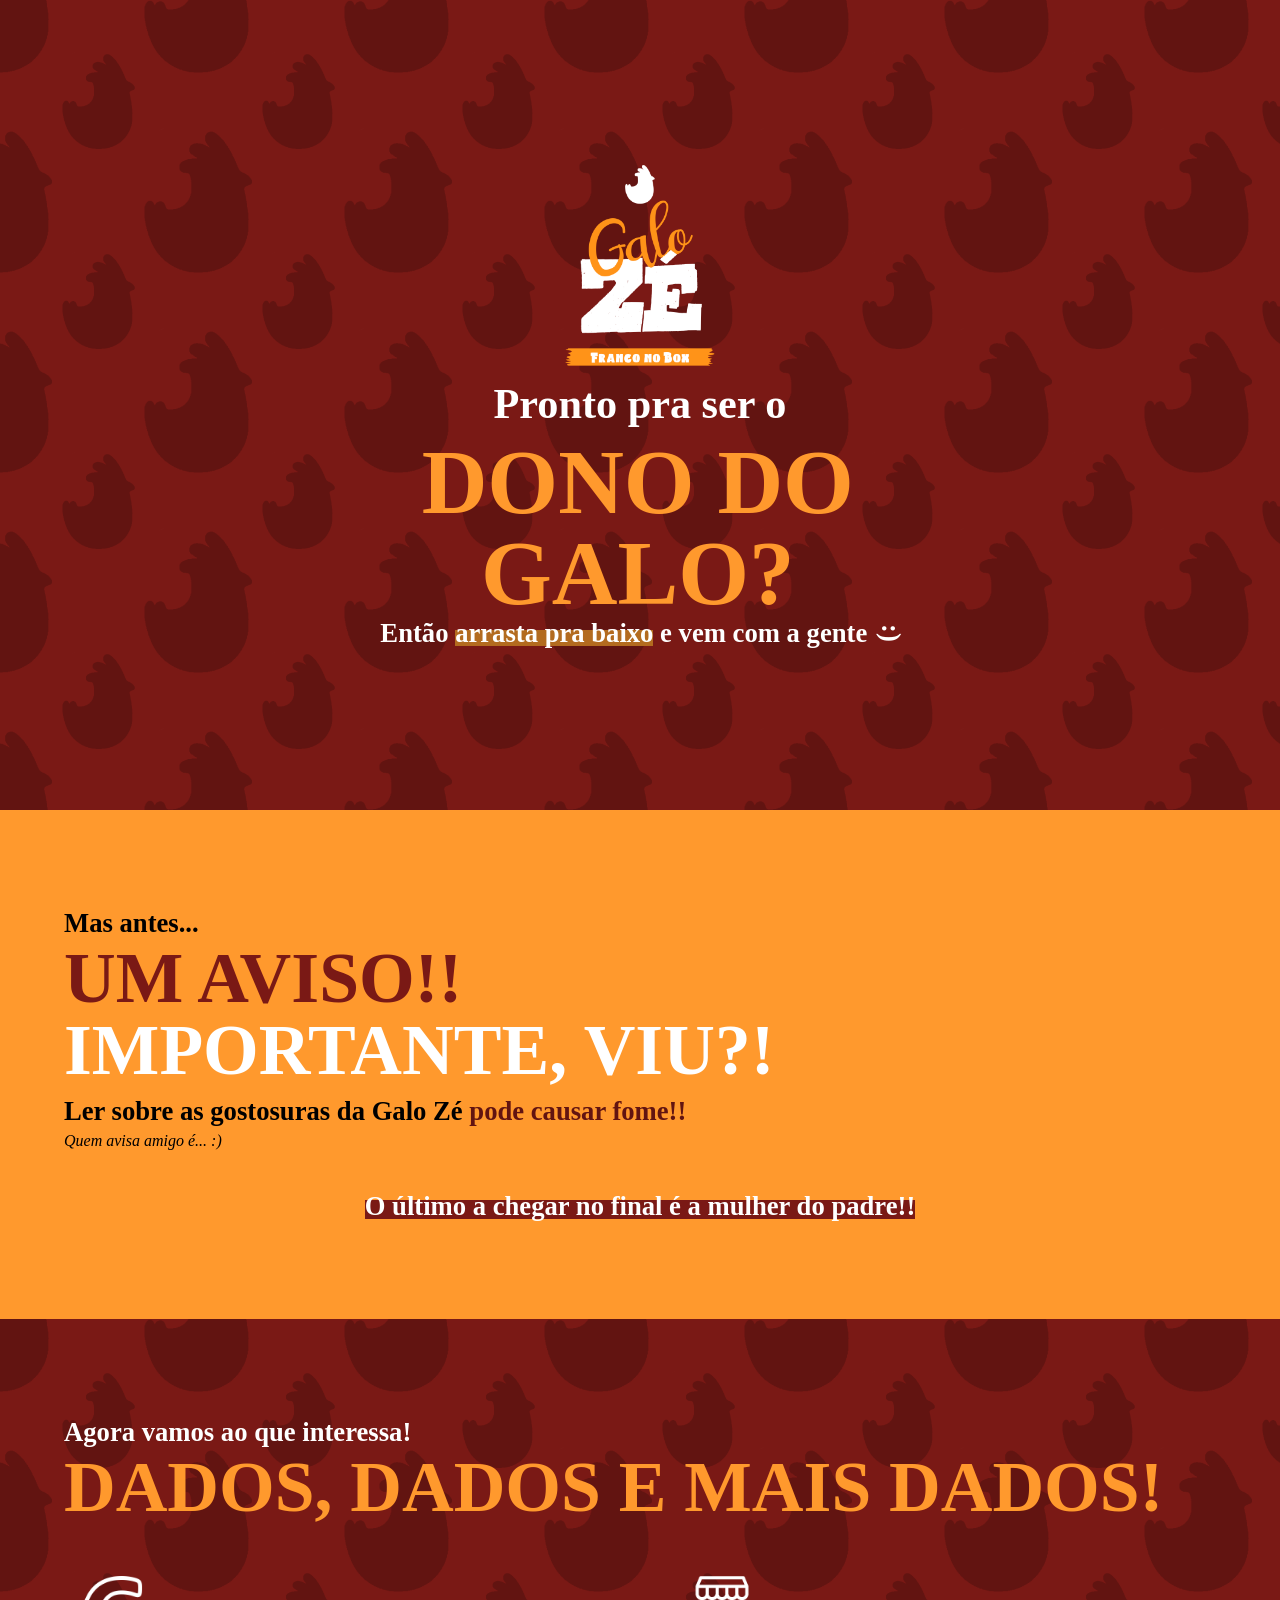
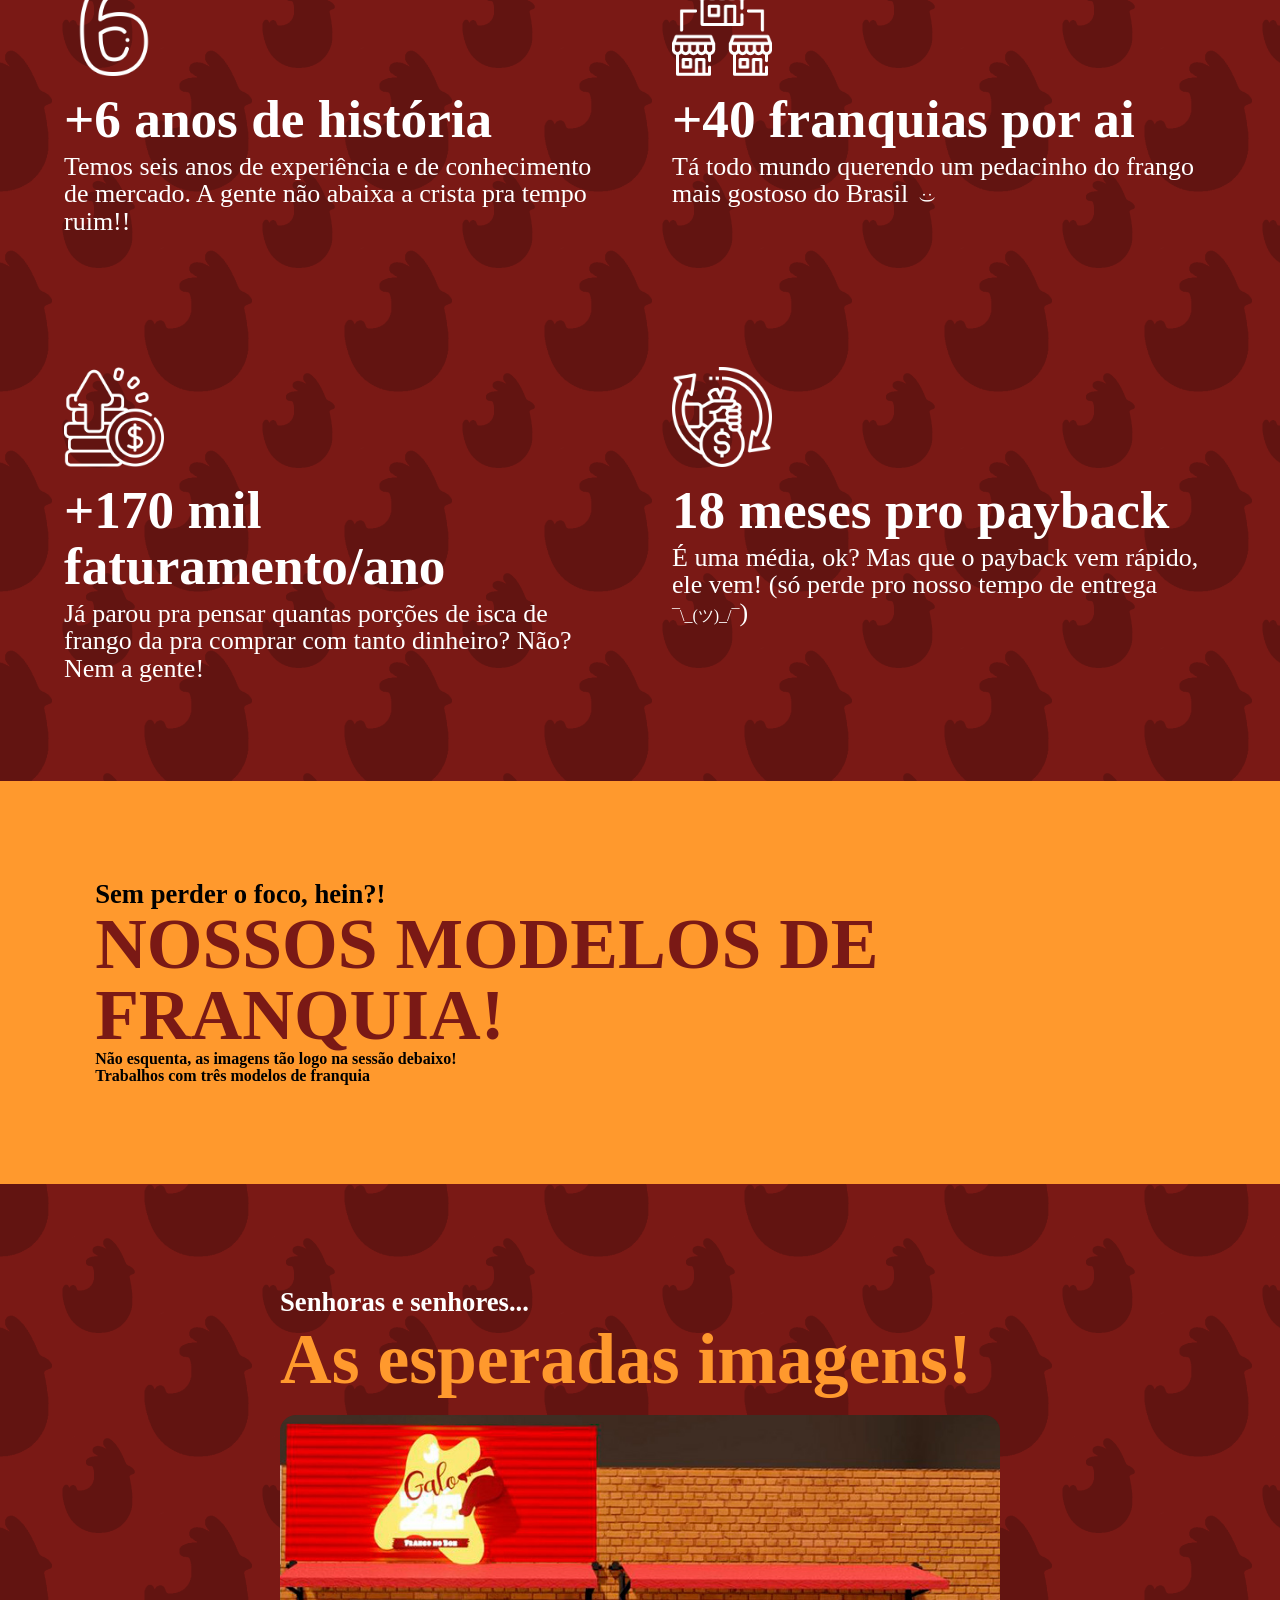
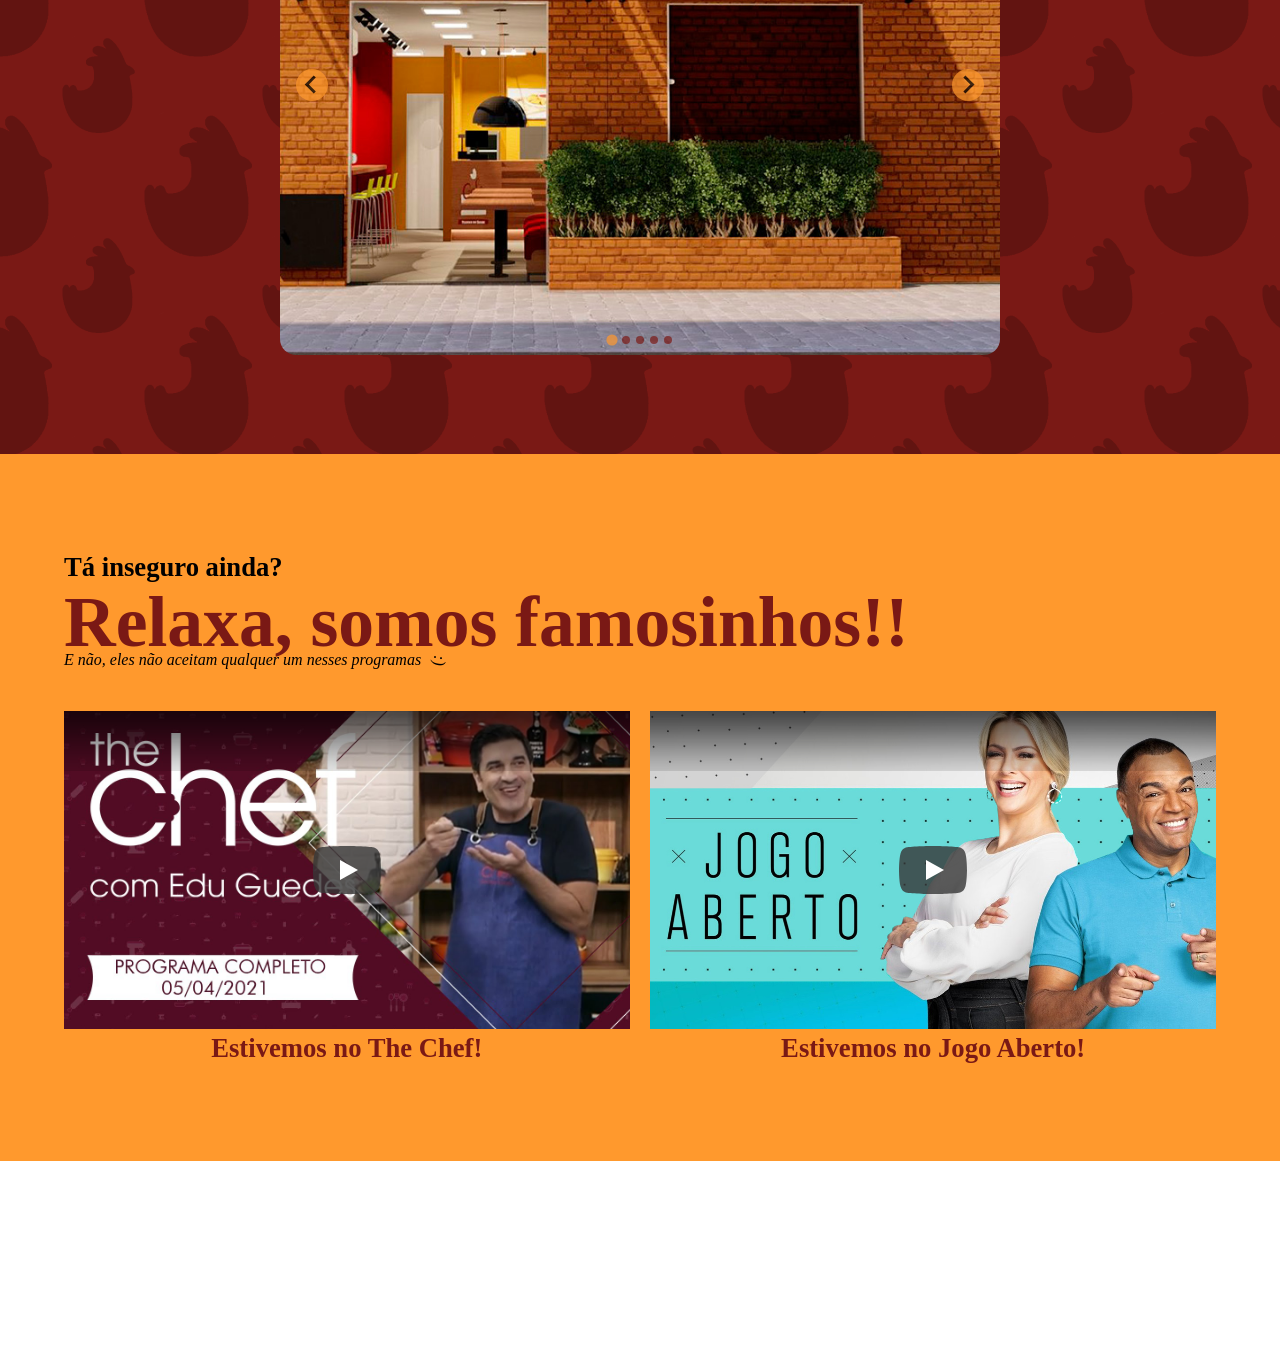
==== commit b82a3601: "minor copy change" ====
--- a/index.html
+++ b/index.html
@@ -270,6 +270,9 @@
       <div class="section-center">
         <p class="above-title">Sem perder o foco, hein?!</p>
         <h2>NOSSOS MODELOS DE FRANQUIA!</h2>
+        <p class="below-title">
+          Não esquenta, as imagens tão logo na sessão debaixo!
+        </p>
 
         <p>Trabalhos com três modelos de franquia</p>
         <div class="slide"></div>
@@ -345,6 +348,8 @@
       </div>
     </section>
 
+    <!-- FOOTER -->
+
     <script src="./main.js" async></script>
     <script src="./libs/splide-3.6.4/splide.min.js" defer></script>
     <script src="./libs/lite-youtube/lite-ytb-embed.js" defer></script>
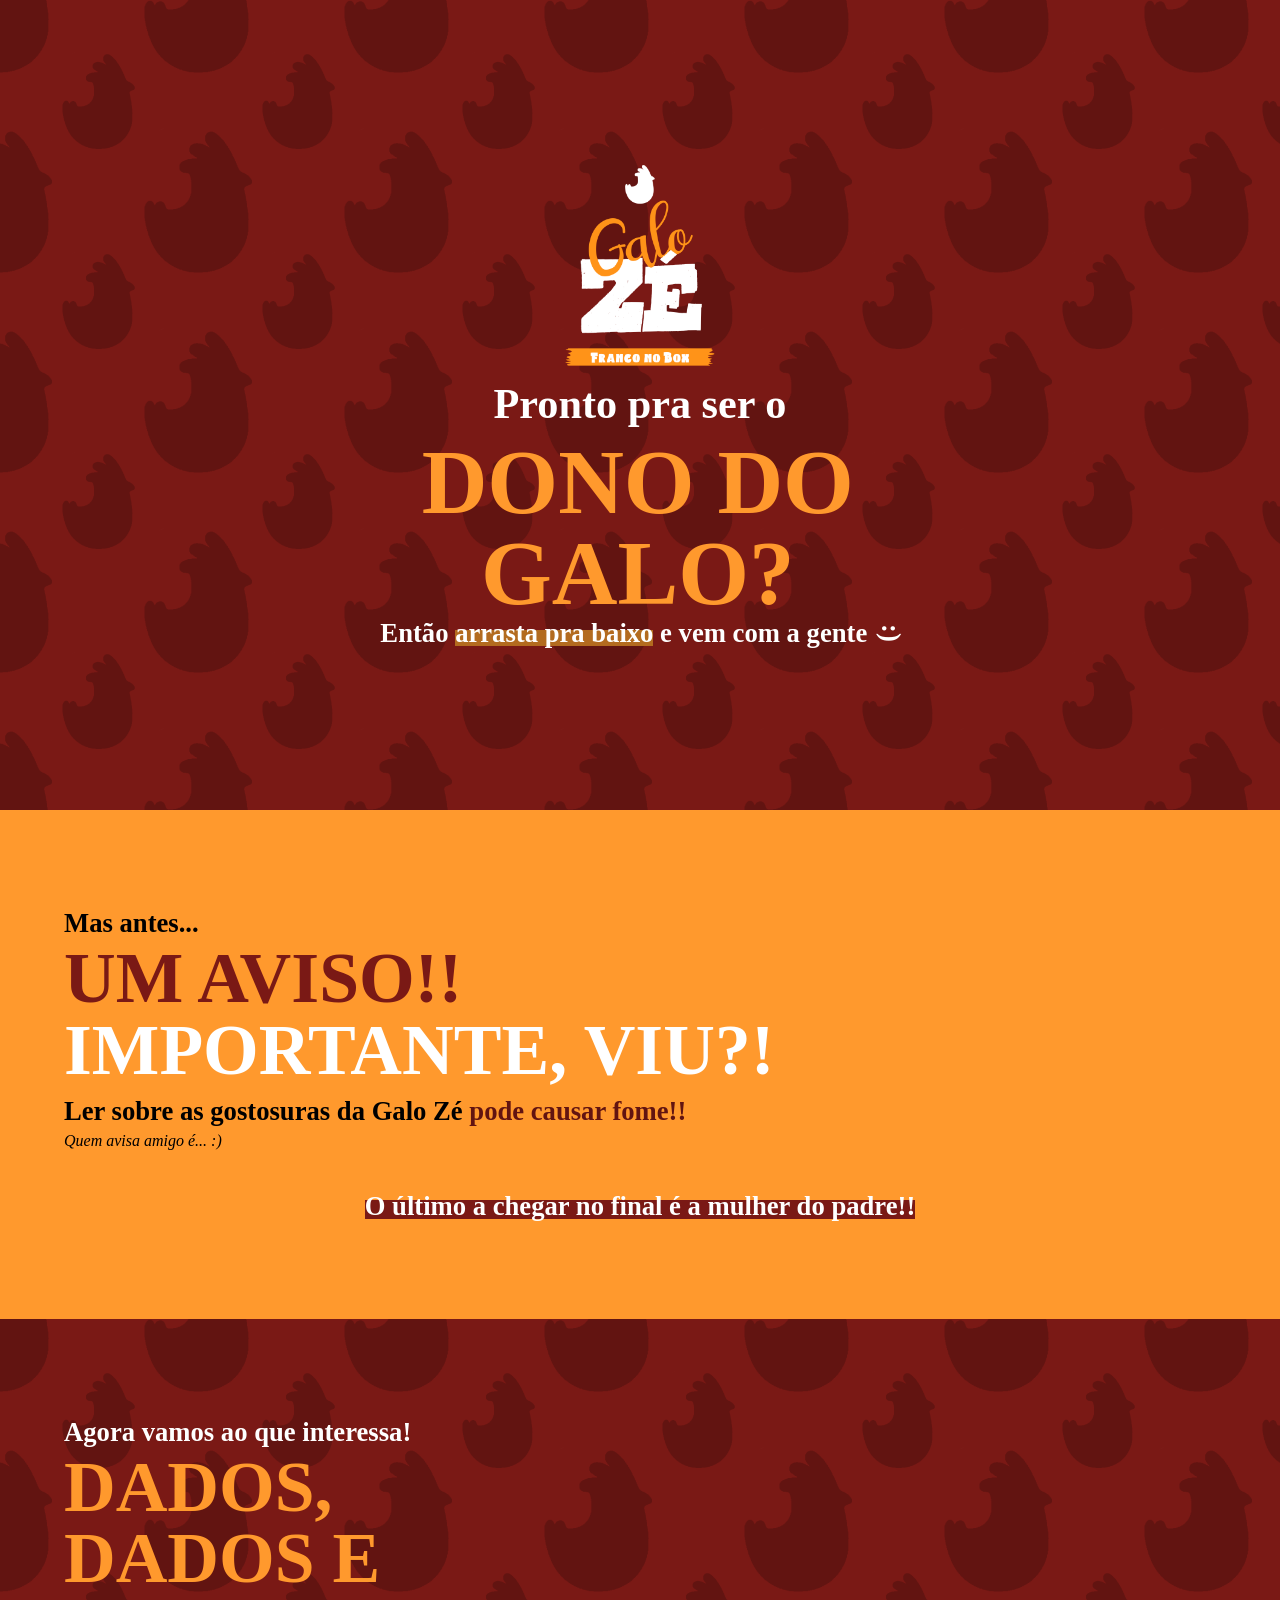
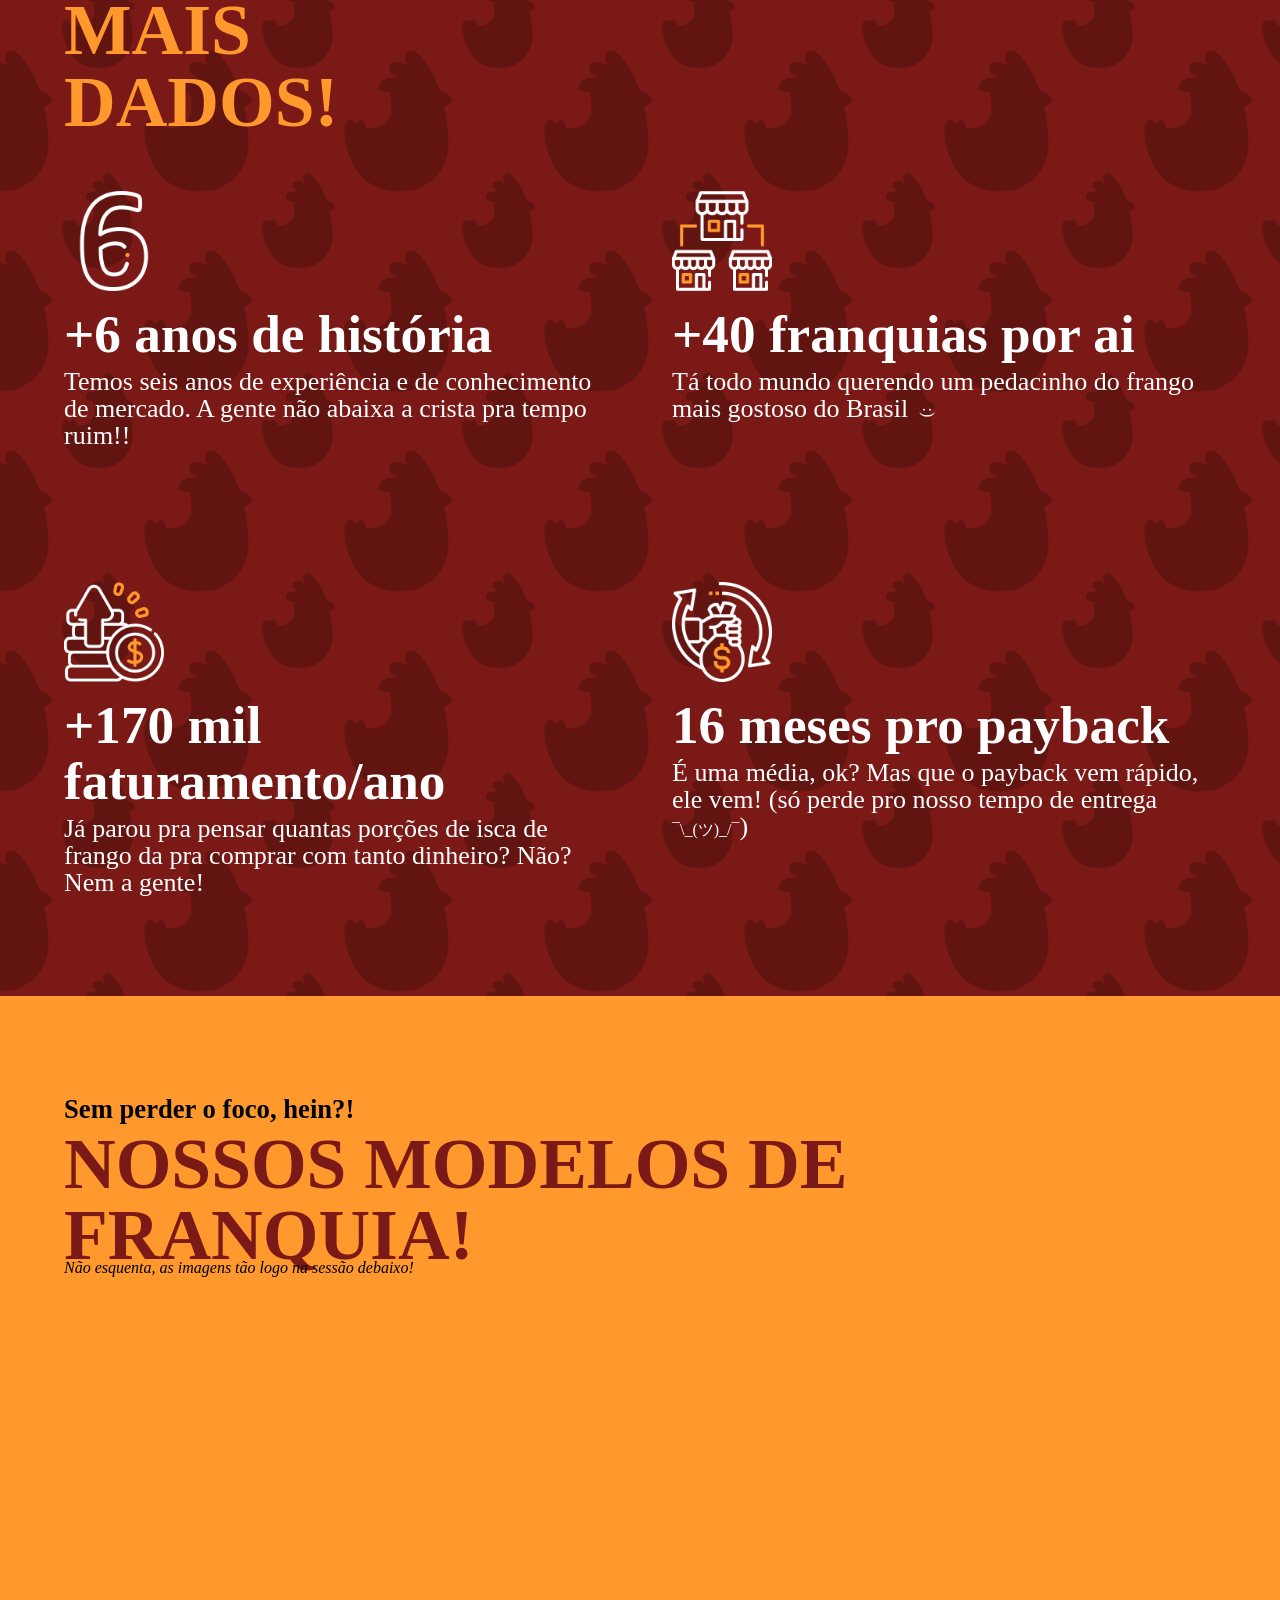
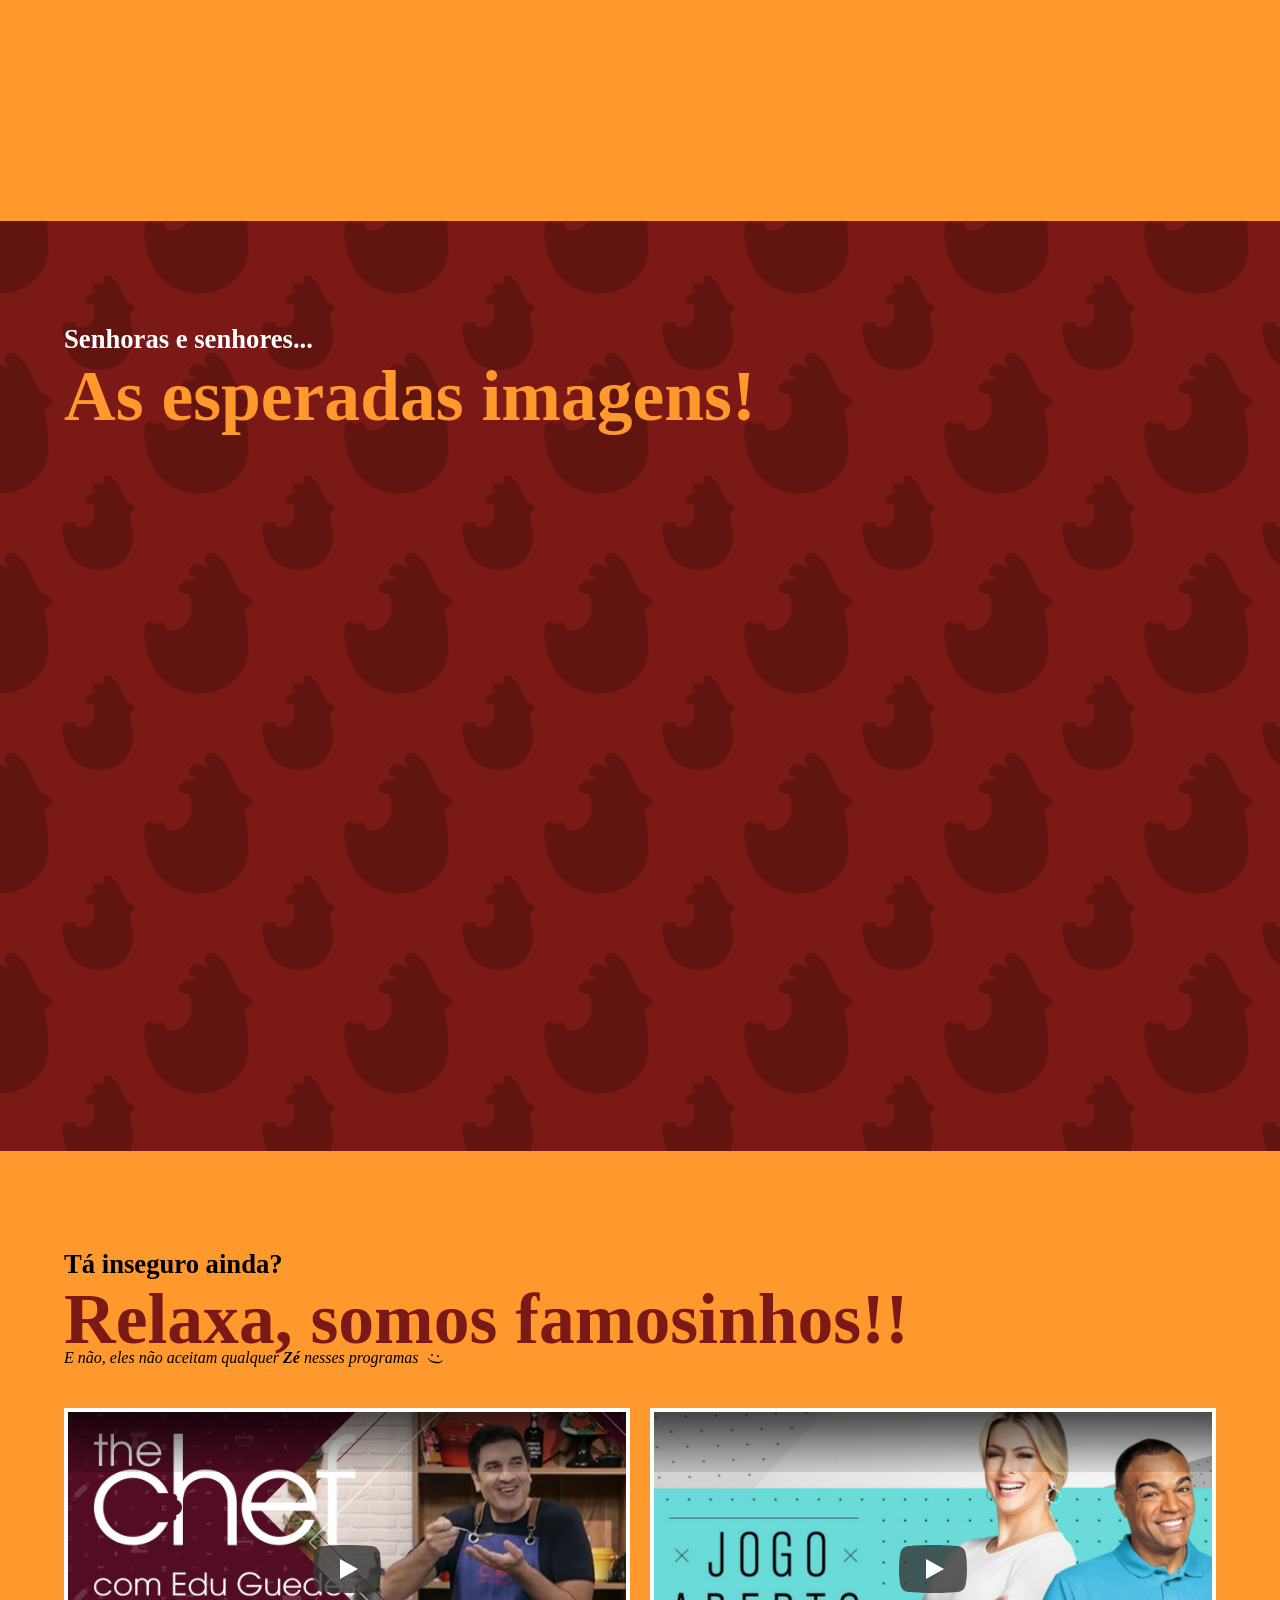
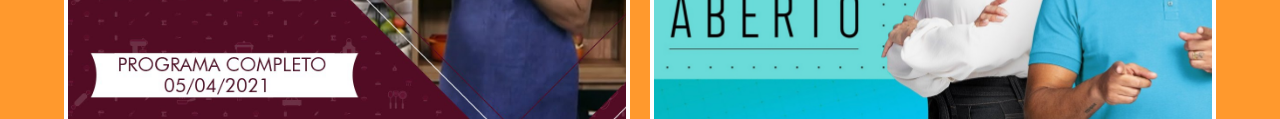
==== commit fec3a1bf: "added new slider; minor copy changes" ====
--- a/index.html
+++ b/index.html
@@ -166,8 +166,8 @@
         <h1>DONO <span>DO GALO?</span></h1>
 
         <p class="below-title">
-          Então <span class="underline-main">arrasta pra baixo</span> e vem com
-          a gente
+          Então <span class="underline-main">arrasta pra baixo</span> e vem com a
+          gente
           <span class="smile">:)</span>
         </p>
       </div>
@@ -204,8 +204,8 @@
             <div class="cards__card__text">
               <p class="title">+6 anos de história</p>
               <p class="text">
-                Temos seis anos de experiência e de conhecimento de mercado. A
-                gente não abaixa a crista pra tempo ruim!!
+                Temos seis anos de experiência e de conhecimento de mercado. A gente
+                não abaixa a crista pra tempo ruim!!
               </p>
             </div>
           </div>
@@ -221,25 +221,20 @@
             <div class="cards__card__text">
               <p class="title">+40 <span> franquias por ai</span></p>
               <p class="text">
-                Tá todo mundo querendo um pedacinho do frango mais gostoso do
-                Brasil <span class="smile">:)</span>
+                Tá todo mundo querendo um pedacinho do frango mais gostoso do Brasil
+                <span class="smile">:)</span>
               </p>
             </div>
           </div>
           <!-- end of item -->
           <!-- start of item -->
           <div class="cards__card">
-            <img
-              src="./public/images/profits.png"
-              alt=""
-              width="100"
-              height="100"
-            />
+            <img src="./public/images/profits.png" alt="" width="100" height="100" />
             <div class="cards__card__text">
               <p class="title">+170 <span> mil faturamento/ano</span></p>
               <p class="text">
-                Já parou pra pensar quantas porções de isca de frango da pra
-                comprar com tanto dinheiro? Não? Nem a gente!
+                Já parou pra pensar quantas porções de isca de frango da pra comprar
+                com tanto dinheiro? Não? Nem a gente!
               </p>
             </div>
           </div>
@@ -253,10 +248,10 @@
               height="100"
             />
             <div class="cards__card__text">
-              <p class="title">18 <span> meses pro payback</span></p>
+              <p class="title">16 <span> meses pro payback</span></p>
               <p class="text">
-                É uma média, ok? Mas que o payback vem rápido, ele vem! (só
-                perde pro nosso tempo de entrega <span>¯\_(ツ)_/¯</span>)
+                É uma média, ok? Mas que o payback vem rápido, ele vem! (só perde pro
+                nosso tempo de entrega <span>¯\_(ツ)_/¯</span>)
               </p>
             </div>
           </div>
@@ -274,8 +269,77 @@
           Não esquenta, as imagens tão logo na sessão debaixo!
         </p>
 
-        <p>Trabalhos com três modelos de franquia</p>
-        <div class="slide"></div>
+        <div class="splide" id="slider1">
+          <div class="splide__track">
+            <div class="splide__list">
+              <!-- start of slide -->
+              <div class="splide__slide">
+                <p class="slide__title">MODELO PARA RUA</p>
+
+                <ul class="item-list">
+                  <div class="item-list__item-wrapper">
+                    <li>Faturamento Bruto: R$62.000</li>
+                    <li>Investimento Total: R$99.900</li>
+                    <li class="fw-500">Prazo de Contrato: 5 anos</li>
+                    <li class="fw-500">Área: 70m2</li>
+                  </div>
+
+                  <div class="item-list__item-wrapper">
+                    <li>Taxa de Franquia: R$34.000</li>
+                    <li>Retorno do Investimento: 10 a 15 meses</li>
+                    <li class="fw-500">Taxa de Publicidade: 1/2 salário mínimo</li>
+                    <li class="fw-500">Royalties: 1 salário mínimo</li>
+                  </div>
+                </ul>
+              </div>
+              <!-- end of slide -->
+
+              <!-- start of slide -->
+              <div class="splide__slide">
+                <p class="slide__title">MODELO PARA SHOPPING</p>
+
+                <ul class="item-list">
+                  <div class="item-list__item-wrapper">
+                    <li>Faturamento Bruto: R$80.000</li>
+                    <li>Investimento Total: R$175.500</li>
+                    <li class="fw-500">Prazo de Contrato: 5 anos</li>
+                    <li class="fw-500">Área: 40m2</li>
+                  </div>
+
+                  <div class="item-list__item-wrapper">
+                    <li>Taxa de Franquia: R$36.000</li>
+                    <li>Retorno do Investimento: 18 a 24 meses</li>
+                    <li class="fw-500">Taxa de Publicidade: 1/2 salario mínimo</li>
+                    <li class="fw-500">Royalties: 2 salários mínimos</li>
+                  </div>
+                </ul>
+              </div>
+              <!-- end of slide -->
+
+              <!-- start of slide -->
+              <div class="splide__slide">
+                <p class="slide__title">MODELO PARA DELIVERY</p>
+
+                <ul class="item-list">
+                  <div class="item-list__item-wrapper">
+                    <li>Faturamento Bruto: R$45.000</li>
+                    <li>Investimento Total: R$69.500</li>
+                    <li class="fw-500">Prazo de Contrato: 5 anos</li>
+                    <li class="fw-500">Área: 30m2</li>
+                  </div>
+
+                  <div class="item-list__item-wrapper">
+                    <li>Taxa de Franquia: R$29.000</li>
+                    <li>Retorno do Investimento: 10 a 15 meses</li>
+                    <li class="fw-500">Taxa de Publicidade: 1/2 salario mínimo</li>
+                    <li class="fw-500">Royalties: 1 salário mínimo</li>
+                  </div>
+                </ul>
+              </div>
+              <!-- end of slide -->
+            </div>
+          </div>
+        </div>
       </div>
     </section>
 
@@ -285,7 +349,7 @@
         <div class="above-title">Senhoras e senhores...</div>
         <h2>As esperadas imagens!</h2>
 
-        <div class="splide">
+        <div class="splide" id="slider2">
           <div class="splide__track">
             <ul class="splide__list">
               <li class="splide__slide">
@@ -317,7 +381,7 @@
         <p class="above-title">Tá inseguro ainda?</p>
         <h2>Relaxa, somos famosinhos!!</h2>
         <p class="below-title">
-          E não, eles não aceitam qualquer um nesses programas
+          E não, eles não aceitam qualquer <b>Zé</b> nesses programas
           <span class="smile">:)</span>
         </p>
 
@@ -326,7 +390,7 @@
           <div class="container">
             <lite-youtube
               videoid="9bRlEVbkhFQ"
-              playlabel="Play: Keynote (Google I/O '18)"
+              playlabel="Galo Zé - Edu Guedes"
               class="video"
               style="background-image: url(./public/images/video-2.jpg)"
             ></lite-youtube>
@@ -337,7 +401,7 @@
           <div class="container">
             <lite-youtube
               videoid="vu99a0rupe4"
-              playlabel="Play: Keynote (Google I/O '18)"
+              playlabel="Galo Zé Midia - Jogo aberto"
               class="video"
               style="background-image: url(./public/images/video-1.jpg)"
             ></lite-youtube>
--- a/style.css
+++ b/style.css
@@ -9,107 +9,107 @@
 
 @font-face {
   font-family: "MADE TOMMY Outline";
+  font-style: normal;
+  font-weight: 900;
   src: url("public/fonts/Black.otf") format("opentype");
+  font-display: swap;
+}
+@font-face {
+  font-family: "MADE TOMMY Outline";
+  font-style: normal;
+  font-weight: 100;
+  src: url("public/fonts/ThinOutline.otf") format("opentype");
+  font-display: swap;
+}
+@font-face {
+  font-family: "MADE TOMMY";
+  font-style: normal;
+  font-weight: 100;
+  src: url("public/fonts/Thin.otf") format("opentype");
+  font-display: swap;
+}
+@font-face {
+  font-family: "MADE TOMMY";
+  font-style: normal;
+  font-weight: 300;
+  src: url("public/fonts/Light.otf") format("opentype");
+  font-display: swap;
+}
+@font-face {
+  font-family: "MADE TOMMY";
+  font-style: normal;
+  font-weight: normal;
+  src: url("public/fonts/Regular.otf") format("opentype");
+  font-display: swap;
+}
+@font-face {
+  font-family: "MADE TOMMY";
+  font-style: normal;
+  font-weight: 500;
+  src: url("public/fonts/Medium.otf") format("opentype");
+  font-display: swap;
+}
+@font-face {
+  font-family: "MADE TOMMY";
+  font-style: normal;
+  font-weight: bold;
+  src: url("public/fonts/Bold.otf") format("opentype");
+  font-display: swap;
+}
+@font-face {
+  font-family: "MADE TOMMY";
+  font-style: normal;
+  font-weight: bold;
+  src: url("public/fonts/ExtraBold.otf") format("opentype");
+  font-display: swap;
+}
+@font-face {
+  font-family: "MADE TOMMY";
+  font-style: normal;
   font-weight: 900;
-  font-style: normal;
+  src: url("public/fonts/Black.otf") format("opentype");
   font-display: swap;
 }
 @font-face {
   font-family: "MADE TOMMY Outline";
-  src: url("public/fonts/ThinOutline.otf") format("opentype");
-  font-weight: 100;
-  font-style: normal;
-  font-display: swap;
-}
-@font-face {
-  font-family: "MADE TOMMY";
-  src: url("public/fonts/Thin.otf") format("opentype");
-  font-weight: 100;
-  font-style: normal;
-  font-display: swap;
-}
-@font-face {
-  font-family: "MADE TOMMY";
-  src: url("public/fonts/Light.otf") format("opentype");
+  font-style: normal;
   font-weight: 300;
-  font-style: normal;
-  font-display: swap;
-}
-@font-face {
-  font-family: "MADE TOMMY";
-  src: url("public/fonts/Regular.otf") format("opentype");
+  src: url("public/fonts/LightOutline.otf") format("opentype");
+  font-display: swap;
+}
+@font-face {
+  font-family: "MADE TOMMY Outline";
+  font-style: normal;
   font-weight: normal;
-  font-style: normal;
-  font-display: swap;
-}
-@font-face {
-  font-family: "MADE TOMMY";
-  src: url("public/fonts/Medium.otf") format("opentype");
+  src: url("public/fonts/RegularOutline.otf") format("opentype");
+  font-display: swap;
+}
+@font-face {
+  font-family: "MADE TOMMY Outline";
+  font-style: normal;
   font-weight: 500;
-  font-style: normal;
-  font-display: swap;
-}
-@font-face {
-  font-family: "MADE TOMMY";
-  src: url("public/fonts/Bold.otf") format("opentype");
+  src: url("public/fonts/MediumOutline.otf") format("opentype");
+  font-display: swap;
+}
+@font-face {
+  font-family: "MADE TOMMY Outline";
+  font-style: normal;
   font-weight: bold;
-  font-style: normal;
-  font-display: swap;
-}
-@font-face {
-  font-family: "MADE TOMMY";
-  src: url("public/fonts/ExtraBold.otf") format("opentype");
+  src: url("public/fonts/BoldOutline.otf") format("opentype");
+  font-display: swap;
+}
+@font-face {
+  font-family: "MADE TOMMY Outline";
+  font-style: normal;
   font-weight: bold;
-  font-style: normal;
-  font-display: swap;
-}
-@font-face {
-  font-family: "MADE TOMMY";
-  src: url("public/fonts/Black.otf") format("opentype");
+  src: url("public/fonts/ExtraBoldOutline.otf") format("opentype");
+  font-display: swap;
+}
+@font-face {
+  font-family: "Matiz";
+  font-style: normal;
   font-weight: 900;
-  font-style: normal;
-  font-display: swap;
-}
-@font-face {
-  font-family: "MADE TOMMY Outline";
-  src: url("public/fonts/LightOutline.otf") format("opentype");
-  font-weight: 300;
-  font-style: normal;
-  font-display: swap;
-}
-@font-face {
-  font-family: "MADE TOMMY Outline";
-  src: url("public/fonts/RegularOutline.otf") format("opentype");
-  font-weight: normal;
-  font-style: normal;
-  font-display: swap;
-}
-@font-face {
-  font-family: "MADE TOMMY Outline";
-  src: url("public/fonts/MediumOutline.otf") format("opentype");
-  font-weight: 500;
-  font-style: normal;
-  font-display: swap;
-}
-@font-face {
-  font-family: "MADE TOMMY Outline";
-  src: url("public/fonts/BoldOutline.otf") format("opentype");
-  font-weight: bold;
-  font-style: normal;
-  font-display: swap;
-}
-@font-face {
-  font-family: "MADE TOMMY Outline";
-  src: url("public/fonts/ExtraBoldOutline.otf") format("opentype");
-  font-weight: bold;
-  font-style: normal;
-  font-display: swap;
-}
-@font-face {
-  font-family: "Matiz";
   src: url("public/fonts/Matiz.ttf") format("truetype");
-  font-weight: 900;
-  font-style: normal;
   font-display: swap;
 }
 :root {
@@ -126,7 +126,7 @@
   --sp-factor: 1rem;
   --lh-min: 1;
   --lh-max: 1.5;
-  /* Derived font sizes (min)*/
+  /* Derived font sizes (min) */
   --fs-400-min: var(--fs-base);
   --fs-500-min: calc(var(--fs-400-min) * var(--fs-factor-min));
   --fs-600-min: calc(var(--fs-500-min) * var(--fs-factor-min));
@@ -135,7 +135,7 @@
   --fs-900-min: calc(var(--fs-800-min) * var(--fs-factor-min));
   --fs-300-min: calc(var(--fs-400-min) / var(--fs-factor-min));
   --fs-200-min: calc(var(--fs-300-min) / var(--fs-factor-min));
-  /* Derived font sizes (max)*/
+  /* Derived font sizes (max) */
   --fs-400-max: var(--fs-base);
   --fs-500-max: calc(var(--fs-400-max) * var(--fs-factor-max));
   --fs-600-max: calc(var(--fs-500-max) * var(--fs-factor-max));
@@ -145,46 +145,54 @@
   --fs-300-max: calc(var(--fs-400-max) / var(--fs-factor-max));
   --fs-200-max: calc(var(--fs-300-max) / var(--fs-factor-max));
   /* Derived font sizes (fluid) */
-  --fs-200: clamp(
-    var(--fs-200-min),
-    var(--fs-200-min) + 4vw,
-    var(--fs-200-max)
-  );
-  --fs-300: clamp(
-    var(--fs-300-min),
-    var(--fs-300-min) + 2vw,
-    var(--fs-300-max)
-  );
-  --fs-400: clamp(
-    var(--fs-400-min),
-    var(--fs-400-min) + 0vw,
-    var(--fs-400-max)
-  );
-  --fs-500: clamp(
-    var(--fs-500-min),
-    var(--fs-500-min) + 1vw,
-    var(--fs-500-max)
-  );
-  --fs-600: clamp(
-    var(--fs-600-min),
-    var(--fs-600-min) + 1.5vw,
-    var(--fs-600-max)
-  );
-  --fs-700: clamp(
-    var(--fs-700-min),
-    var(--fs-700-min) + 2vw,
-    var(--fs-700-max)
-  );
-  --fs-800: clamp(
-    var(--fs-800-min),
-    var(--fs-800-min) + 3vw,
-    var(--fs-800-max)
-  );
-  --fs-900: clamp(
-    var(--fs-900-min),
-    var(--fs-900-min) + 4vw,
-    var(--fs-900-max)
-  );
+  --fs-200:
+    clamp(
+      var(--fs-200-min),
+      var(--fs-200-min) + 4vw,
+      var(--fs-200-max)
+    );
+  --fs-300:
+    clamp(
+      var(--fs-300-min),
+      var(--fs-300-min) + 2vw,
+      var(--fs-300-max)
+    );
+  --fs-400:
+    clamp(
+      var(--fs-400-min),
+      var(--fs-400-min) + 0vw,
+      var(--fs-400-max)
+    );
+  --fs-500:
+    clamp(
+      var(--fs-500-min),
+      var(--fs-500-min) + 1vw,
+      var(--fs-500-max)
+    );
+  --fs-600:
+    clamp(
+      var(--fs-600-min),
+      var(--fs-600-min) + 1.5vw,
+      var(--fs-600-max)
+    );
+  --fs-700:
+    clamp(
+      var(--fs-700-min),
+      var(--fs-700-min) + 2vw,
+      var(--fs-700-max)
+    );
+  --fs-800:
+    clamp(
+      var(--fs-800-min),
+      var(--fs-800-min) + 3vw,
+      var(--fs-800-max)
+    );
+  --fs-900:
+    clamp(
+      var(--fs-900-min),
+      var(--fs-900-min) + 4vw,
+      var(--fs-900-max)
+    );
   /* Derived spacings */
   --sp-200: calc(var(--sp-factor) * 0.5);
   --sp-300: calc(var(--sp-factor) * 0.75);
@@ -274,10 +282,10 @@
 }
 
 section:nth-child(odd) {
+  color: var(--clr-white);
   background: var(--clr-accent);
   background-image: url(./public/images/pattern-2.png);
   background-size: 200px;
-  color: var(--clr-white);
 }
 section:nth-child(odd) h1,
 section:nth-child(odd) h2 {
@@ -345,14 +353,14 @@
   }
 }
 .above-title {
+  margin-bottom: 0.325rem;
   font-size: var(--fs-500);
-  margin-bottom: 0.325rem;
 }
 
 .smile {
   display: inline-block;
+  margin-left: 0.5rem;
   transform: rotateZ(90deg);
-  margin-left: 0.5rem;
 }
 
 .section-center {
@@ -369,22 +377,26 @@
 .underline-main {
   background-image: linear-gradient(120deg, #b36b1f 0%, #b36b1f 100%);
   background-repeat: no-repeat;
+  background-position: 0 88%;
   background-size: 100% 0.6em;
-  background-position: 0 88%;
   transition: background-size 0.125s ease-in;
 }
 
 .underline-accent {
   background-image: linear-gradient(120deg, var(--clr-accent) 0%, var(--clr-accent) 100%);
   background-repeat: no-repeat;
+  background-position: 0 88%;
   background-size: 100% 68%;
-  background-position: 0 88%;
   transition: background-size 0.125s ease-in;
 }
 
 .underline-main:hover,
 .underline-accent:hover {
   background-size: 140% 98%;
+}
+
+.fw-500 {
+  font-weight: 500;
 }
 
 .cards {
@@ -407,9 +419,9 @@
   justify-items: center;
 }
 .cards__card .title {
+  margin-bottom: 0.325rem;
   font-size: var(--fs-700);
   font-weight: 800;
-  margin-bottom: 0.325rem;
 }
 .cards__card img {
   align-self: flex-end;
@@ -427,8 +439,8 @@
 }
 
 .splide__slide.splide__slide img {
+  cursor: grab;
   border-radius: 1rem;
-  cursor: grab;
 }
 
 .splide__slide img:active {
@@ -449,14 +461,14 @@
 
 @media screen and (min-width: 48rem) {
   .cards {
+    grid-template-rows: 1fr 1fr;
     grid-template-columns: 1fr 1fr;
-    grid-template-rows: 1fr 1fr;
   }
 }
 .section-hero {
-  min-height: 90vh;
   display: grid;
   place-content: center;
+  min-height: 90vh;
   text-align: center;
 }
 .section-hero img {
@@ -465,8 +477,8 @@
   margin-bottom: 1rem;
 }
 .section-hero .above-title {
+  margin-bottom: 0.65rem;
   font-size: var(--fs-600);
-  margin-bottom: 0.65rem;
 }
 .section-hero .below-title {
   font-size: var(--fs-500);
@@ -491,8 +503,8 @@
 .section-warning .text--sublime {
   margin-top: 0.5rem;
   font-size: var(--fs-400);
+  font-style: italic;
   font-weight: 500;
-  font-style: italic;
 }
 .section-warning .center {
   margin-top: 2.6rem;
@@ -508,15 +520,57 @@
   min-height: 90vh;
 }
 .section-numbers h2 {
+  max-width: 13ch;
   margin-bottom: 2.6rem;
 }
 
-.section-franchises {
-  display: grid;
-  place-content: center;
-}
-.section-franchises .above-title {
-  margin: 0;
+.section-franchises .below-title {
+  margin-top: -0.65rem;
+  margin-bottom: 5.2rem;
+  font-style: italic;
+  font-weight: 500;
+}
+.section-franchises .splide {
+  margin-bottom: 5.2rem;
+}
+.section-franchises .splide__slide {
+  padding: 0 5%;
+}
+.section-franchises .splide__arrow.splide__arrow {
+  top: 103%;
+  background-color: var(--clr-accent);
+  opacity: 100%;
+  transition: opacity 150ms ease-in;
+}
+.section-franchises .splide__arrow.splide__arrow svg {
+  fill: var(--clr-white);
+}
+.section-franchises .splide__arrow.splide__arrow:active {
+  opacity: 60%;
+}
+.section-franchises .splide__pagination.splide__pagination {
+  bottom: -1.6rem;
+}
+.section-franchises .splide__pagination__page.splide__pagination__page {
+  background-color: var(--clr-accent);
+}
+.section-franchises .splide__pagination__page.is-active.splide__pagination__page.is-active {
+  background-color: var(--clr-white);
+}
+.section-franchises .slide__title {
+  margin-bottom: 1.3rem;
+  font-size: var(--fs-700);
+  color: var(--clr-white);
+  text-align: center;
+}
+.section-franchises .item-list {
+  display: flex;
+  flex-direction: column;
+}
+.section-franchises .item-list li {
+  position: relative;
+  font-size: var(--fs-500);
+  list-style: none;
 }
 
 .section-gallery {
@@ -532,8 +586,8 @@
 
 .section-videos .below-title {
   margin-top: -0.325rem;
+  font-style: italic;
   font-weight: 500;
-  font-style: italic;
 }
 .section-videos .flex {
   display: flex;
@@ -546,14 +600,29 @@
 }
 .section-videos .video {
   width: 100%;
+  border: 0.25rem solid var(--clr-white);
 }
 .section-videos .title {
   margin-top: 0.325rem;
   font-size: var(--fs-500);
+  color: var(--clr-accent);
   text-align: center;
-  color: var(--clr-accent);
-}
-
+}
+
+@media screen and (min-width: 48rem) {
+  .section-franchises .item-list {
+    flex-direction: row;
+    gap: 1.3rem;
+    justify-content: center;
+  }
+  .section-franchises .item-list li + li {
+    margin-top: 0.65rem;
+  }
+  .section-franchises .item-list__item-wrapper {
+    display: grid;
+    grid-template-rows: repeat(4, 1fr);
+  }
+}
 @media screen and (min-width: 56.25rem) {
   .section-videos .flex {
     flex-direction: row;
@@ -562,5 +631,19 @@
     width: 50%;
   }
 }
+@media screen and (min-width: 75rem) {
+  .section-franchises .item-list li::before {
+    display: inline-block;
+    width: 1em;
+    height: 1em;
+    content: "";
+    background-image: url(./public/images/coxa.png);
+    background-repeat: no-repeat;
+    background-size: contain;
+  }
+  .section-franchises .splide__arrow.splide__arrow {
+    top: 50%;
+  }
+}
 
 /*# sourceMappingURL=style.css.map */
